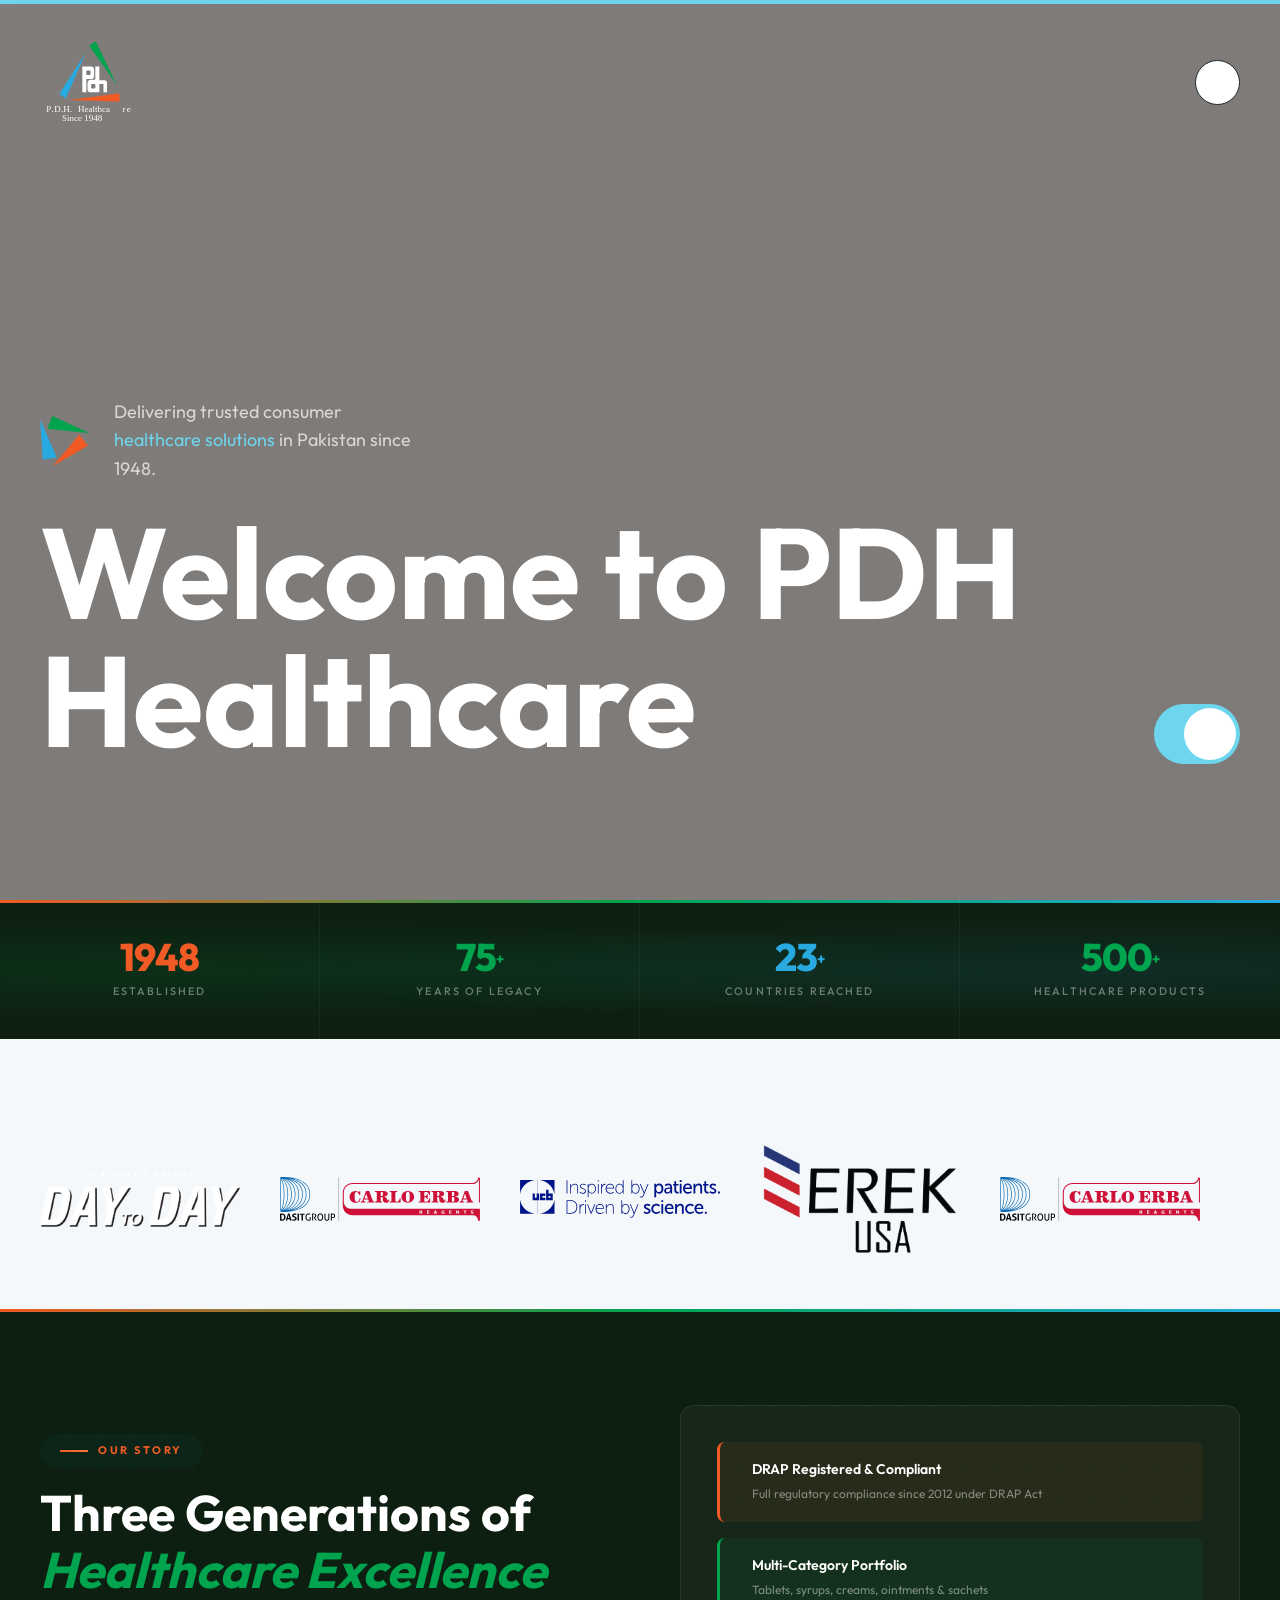
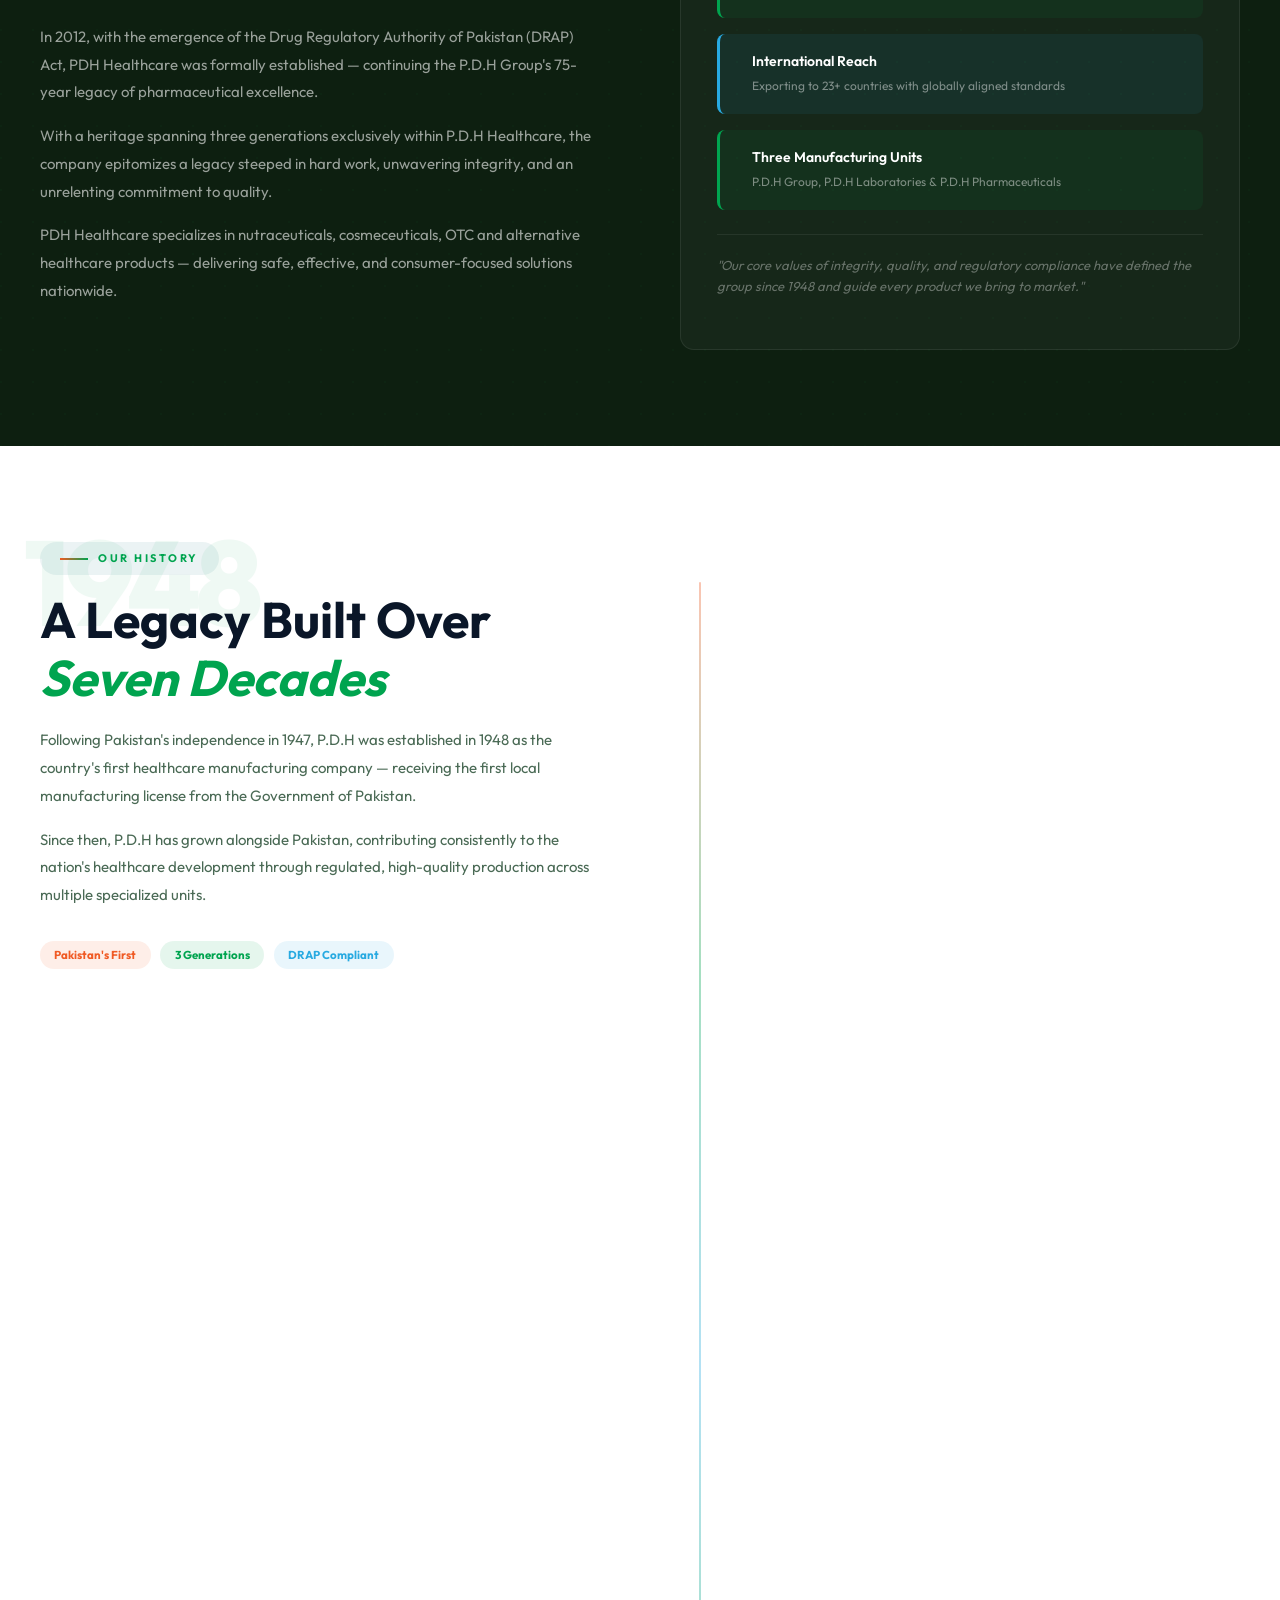
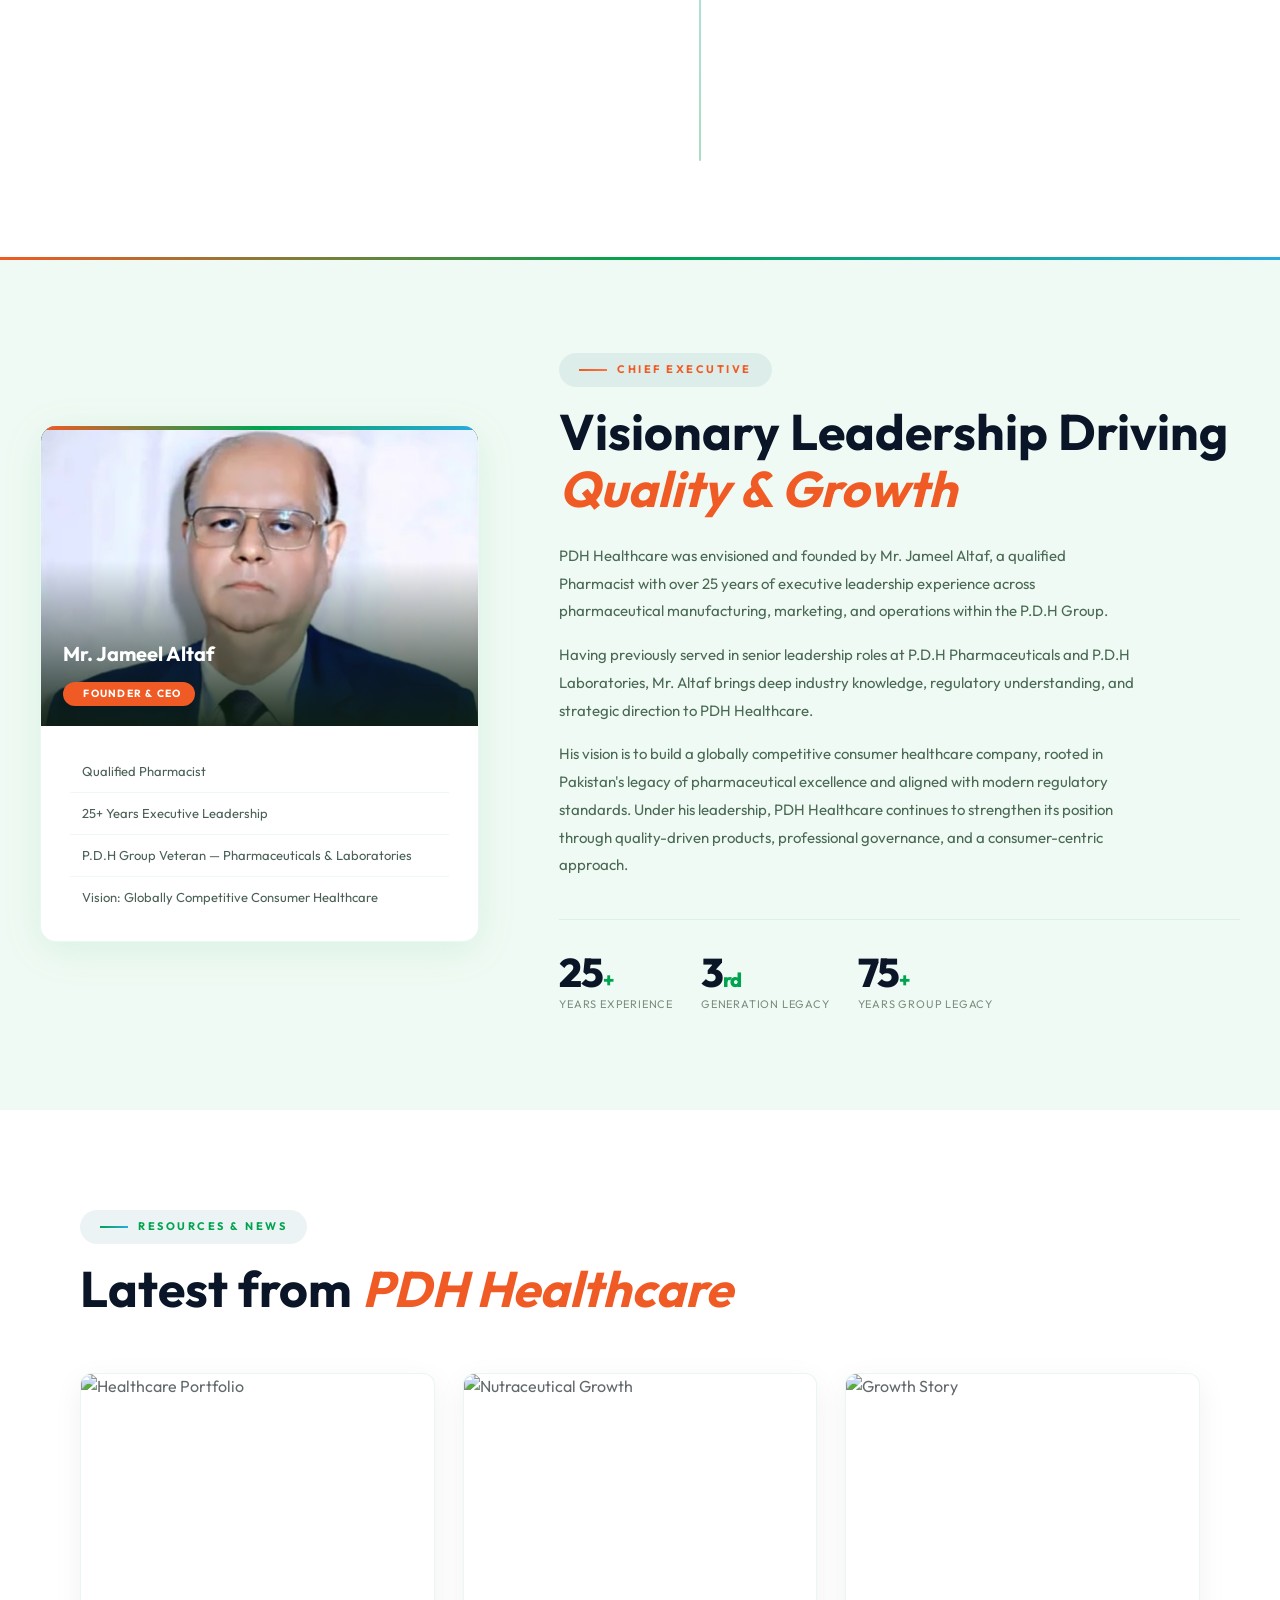
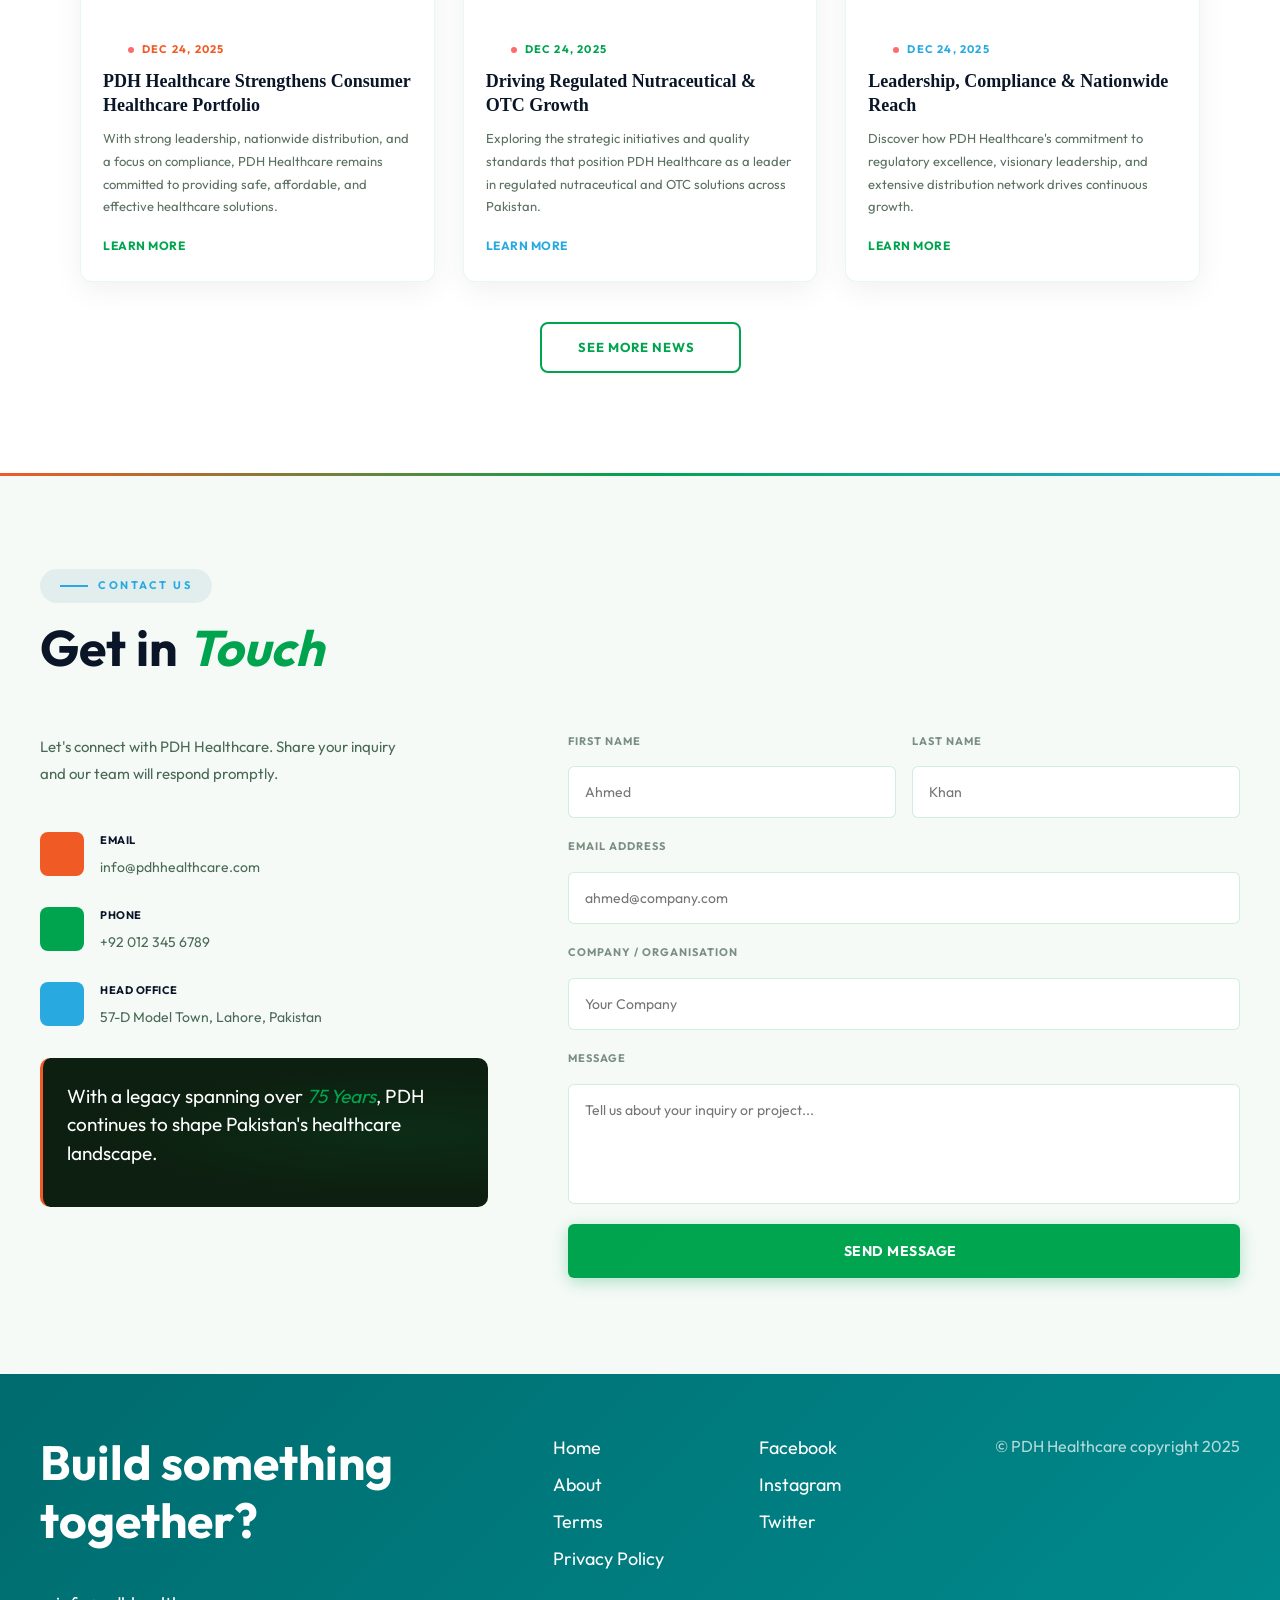
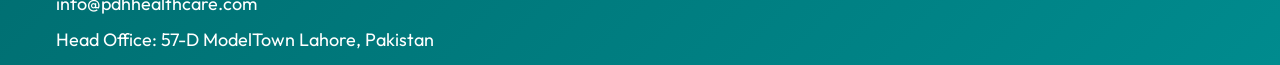
==== html/index.html @ 9fe5d66c "Upload PDH Healthcare Project" ====
<!doctype html>
<html lang="en">

<head>
  <meta charset="utf-8">
  <meta name="viewport" content="width=device-width, initial-scale=1">
  <title>PDH Healthcare</title>
  <link rel="shortcut icon" type="image/png" href="../assets/images/logos/FaviconPDH-02.svg" />
  <link rel="stylesheet" href="../assets/libs/owl.carousel/dist/assets/owl.carousel.min.css">
  <link rel="stylesheet" href="../assets/libs/aos-master/dist/aos.css">
  <link rel="stylesheet" href="../assets/css/styles.css" />

  <style>
    *, *::before, *::after { box-sizing: border-box; margin: 0; padding: 0; }

    /* ═══════════════════════════════════════
       PDH BRAND COLORS
    ═══════════════════════════════════════ */
    :root {
      --orange:  #f05a24;
      --orange2: #ff7340;
      --green:   #00a44f;
      --green2:  #00a550;
      --blue:    #28aae1;
      --blue2:   #28aae0;

      --navy:      #0a1628;
      --dark:      #0d1f10;
      --cream:     #f5faf7;
      --light:     #f0faf4;
      --gray-light:#f2f6f3;
      --gray-mid:  #7a8f82;
      --white:     #ffffff;
    }

    section { padding: 96px 0; }
    .container { max-width: 1280px; margin: 0 auto; padding: 0 40px; }

    .section-label {
      display: inline-flex; align-items: center; gap: 10px;
      font-size: 11px; font-weight: 700; letter-spacing: 2.5px;
      text-transform: uppercase; color: var(--green); margin-bottom: 16px;
    }
    .section-label::before {
      content: ''; width: 28px; height: 2px;
      background: linear-gradient(90deg, var(--orange), var(--green));
    }

    .section-heading {
      font-size: clamp(30px,4vw,50px);
      font-weight: 700; line-height: 1.15; color: var(--navy);
    }
    .section-heading em { font-style: italic; color: var(--green); }

    .section-body { font-size: 15px; line-height: 1.85; color: #4a6a55; max-width: 580px; }

    /* ═══════════════════════════════════════
       STATS BAR — right below banner (NEW)
    ═══════════════════════════════════════ */
    .home-stats-bar { background: var(--dark); position: relative; overflow: hidden; }

    .home-stats-bar::before {
      content: '';
      position: absolute; top: 0; left: 0; right: 0; height: 3px;
      background: linear-gradient(90deg, var(--orange), var(--green), var(--blue));
    }
    .home-stats-bar::after {
      content: '';
      position: absolute; inset: 0;
      background:
        radial-gradient(ellipse at 15% 50%, rgba(0,164,79,.12) 0%,transparent 55%),
        radial-gradient(ellipse at 85% 50%, rgba(40,170,225,.10) 0%,transparent 55%);
    }

    .hstats-grid {
      display: grid; grid-template-columns: repeat(4,1fr);
      position: relative; z-index: 1;
    }

    .hstat-box {
      padding: 2.4rem 1.5rem; text-align: center;
      border-right: 1px solid rgba(255,255,255,.05);
      position: relative; transition: background .3s;
    }
    .hstat-box:last-child { border-right: none; }
    .hstat-box:hover { background: rgba(255,255,255,.03); }

    .hstat-box::after {
      content: ''; position: absolute; bottom: 0; left: 50%;
      transform: translateX(-50%); width: 0; height: 2px;
      transition: width .4s ease;
    }
    .hstat-box:nth-child(1)::after { background: var(--orange); }
    .hstat-box:nth-child(2)::after { background: var(--green); }
    .hstat-box:nth-child(3)::after { background: var(--blue); }
    .hstat-box:nth-child(4)::after { background: var(--green2); }
    .hstat-box:hover::after { width: 60%; }

    .hstat-num {
      font-size: clamp(2rem,3vw,2.8rem);
      font-weight: 800; line-height: 1;
      margin-bottom: .4rem; letter-spacing: -.03em;
    }
    .hstat-box:nth-child(1) .hstat-num { color: var(--orange); }
    .hstat-box:nth-child(2) .hstat-num { color: var(--green); }
    .hstat-box:nth-child(3) .hstat-num { color: var(--blue); }
    .hstat-box:nth-child(4) .hstat-num { color: var(--green2); }

    .hstat-lbl {
      font-size: .68rem; letter-spacing: .2em;
      text-transform: uppercase; color: rgba(255,255,255,.4);
      font-weight: 500;
    }

    /* ═══════════════════════════════════════
       STORY / ABOUT
    ═══════════════════════════════════════ */
    .story-section { background: var(--dark); overflow: hidden; position: relative; }

    .story-pattern {
      position: absolute; inset: 0; opacity: .04;
      background-image: radial-gradient(circle at 1px 1px,rgba(0,164,79,.9) 1px,transparent 0);
      background-size: 32px 32px;
    }
    .story-section::before {
      content: '';
      position: absolute; top: 0; left: 0; right: 0; height: 3px;
      background: linear-gradient(90deg, var(--orange), var(--green), var(--blue));
    }

    .story-grid {
      display: grid; grid-template-columns: 1fr 1fr;
      gap: 80px; align-items: center; position: relative; z-index: 1;
    }

    .story-section .section-label { color: var(--orange); }
    .story-section .section-label::before { background: linear-gradient(90deg,var(--orange),var(--orange2)); }
    .story-section .section-heading { color: white; }
    .story-section .section-heading em { color: var(--green); }
    .story-section .section-body { color: rgba(255,255,255,.58); max-width: 100%; }

    .story-visual {
      background: rgba(255,255,255,.04);
      border: 1px solid rgba(255,255,255,.08);
      border-radius: 14px; padding: 36px;
      display: flex; flex-direction: column; gap: 16px;
    }

    .story-badge {
      display: flex; align-items: center; gap: 16px;
      padding: 16px; border-radius: 8px;
      border-left: 3px solid var(--green); transition: background .3s;
    }
    .story-badge:nth-child(1) { background: rgba(240,90,36,.08);  border-color: var(--orange); }
    .story-badge:nth-child(2) { background: rgba(0,164,79,.08);   border-color: var(--green); }
    .story-badge:nth-child(3) { background: rgba(40,170,225,.08); border-color: var(--blue); }
    .story-badge:nth-child(4) { background: rgba(0,165,80,.08);   border-color: var(--green2); }
    .story-badge:hover { background: rgba(255,255,255,.06); }

    .story-badge iconify-icon { font-size: 24px; flex-shrink: 0; }
    .story-badge:nth-child(1) iconify-icon { color: var(--orange); }
    .story-badge:nth-child(2) iconify-icon { color: var(--green); }
    .story-badge:nth-child(3) iconify-icon { color: var(--blue); }
    .story-badge:nth-child(4) iconify-icon { color: var(--green2); }

    .story-badge-text strong { display: block; font-size: 14px; font-weight: 600; color: white; }
    .story-badge-text span   { font-size: 12px; color: rgba(255,255,255,.45); }

    /* ═══════════════════════════════════════
       HISTORY / TIMELINE
    ═══════════════════════════════════════ */
    .history-section { background: var(--white); }

    .history-grid { display: grid; grid-template-columns: 1fr 1fr; gap: 80px; align-items: start; }
    .history-left { position: sticky; top: 96px; }

    .history-since {
      font-size: 120px; font-weight: 800; color: var(--green);
      opacity: .06; line-height: 1;
      position: absolute; top: -20px; left: -16px;
      z-index: 0; pointer-events: none; letter-spacing: -.05em;
    }
    .history-content-box { position: relative; z-index: 1; }

    .history-pills { display: flex; flex-wrap: wrap; gap: .6rem; margin-top: 2rem; }
    .history-pill {
      padding: .3rem .9rem; border-radius: 20px;
      font-size: .72rem; font-weight: 700;
    }
    .history-pill.orange { background: rgba(240,90,36,.1); color: var(--orange); }
    .history-pill.green  { background: rgba(0,164,79,.1);  color: var(--green); }
    .history-pill.blue   { background: rgba(40,170,225,.1);color: var(--blue); }

    .timeline { position: relative; margin-top: 40px; }

    .timeline::before {
      content: ''; position: absolute; left: 20px; top: 0; bottom: 0;
      width: 2px;
      background: linear-gradient(to bottom,var(--orange),var(--green),var(--blue),var(--green2));
      opacity: .35;
    }

    .tl-item {
      display: flex; gap: 32px; margin-bottom: 48px;
      padding-left: 60px; position: relative;
      opacity: 0; transform: translateY(20px);
      transition: opacity .5s ease,transform .5s ease;
    }
    .tl-item.visible { opacity: 1; transform: translateY(0); }

    .tl-dot {
      position: absolute; left: 8px; top: 6px;
      width: 24px; height: 24px; border-radius: 50%;
      background: var(--white); border: 2px solid var(--green);
      display: flex; align-items: center; justify-content: center;
      flex-shrink: 0; z-index: 1;
    }
    .tl-dot::after { content: ''; width: 8px; height: 8px; background: var(--green); border-radius: 50%; }

    .tl-item:nth-child(2n)  .tl-dot { border-color: var(--orange); }
    .tl-item:nth-child(2n)  .tl-dot::after { background: var(--orange); }
    .tl-item:nth-child(3n)  .tl-dot { border-color: var(--blue); }
    .tl-item:nth-child(3n)  .tl-dot::after { background: var(--blue); }

    .tl-year { font-size: 36px; font-weight: 800; color: var(--navy); line-height: 1; min-width: 80px; flex-shrink: 0; }
    .tl-text { flex: 1; }
    .tl-text strong { display: block; font-size: 14px; font-weight: 600; color: var(--navy); margin-bottom: 6px; }
    .tl-text p { font-size: 13px; color: #5a7060; line-height: 1.75; }

    .tl-milestone {
      display: inline-block; margin-bottom: 8px;
      font-size: 10px; font-weight: 700; letter-spacing: 1px;
      text-transform: uppercase; padding: 3px 10px; border-radius: 20px;
    }
    .tl-item:nth-child(1) .tl-milestone { background: rgba(240,90,36,.1); color: var(--orange); }
    .tl-item:nth-child(2) .tl-milestone { background: rgba(0,164,79,.1);  color: var(--green); }
    .tl-item:nth-child(3) .tl-milestone { background: rgba(40,170,225,.1);color: var(--blue); }
    .tl-item:nth-child(4) .tl-milestone { background: rgba(240,90,36,.1); color: var(--orange); }
    .tl-item:nth-child(5) .tl-milestone { background: rgba(0,165,80,.1);  color: var(--green2); }
    .tl-item:nth-child(6) .tl-milestone { background: rgba(0,164,79,.1);  color: var(--green); }

    /* ═══════════════════════════════════════
       CEO / LEADERSHIP
       ★ IMAGE AREA: FIXED HEIGHT, object-fit
    ═══════════════════════════════════════ */
    .ceo-section { background: var(--light); position: relative; overflow: hidden; }

    .ceo-section::before {
      content: '';
      position: absolute; top: 0; left: 0; right: 0; height: 3px;
      background: linear-gradient(90deg,var(--orange),var(--green),var(--blue));
    }

    .ceo-grid { display: grid; grid-template-columns: 1fr 1.55fr; gap: 80px; align-items: center; }

    .ceo-card {
      background: var(--white); border-radius: 16px; overflow: hidden;
      box-shadow: 0 8px 40px rgba(0,164,79,.10);
      border: 1px solid rgba(0,164,79,.08);
    }

    .ceo-card-top { position: relative; background: linear-gradient(160deg,var(--dark) 0%,#0b3020 100%); overflow: hidden; }

    .ceo-card-top::before {
      content: ''; position: absolute; top: 0; left: 0; right: 0; height: 4px;
      background: linear-gradient(90deg,var(--orange),var(--green),var(--blue)); z-index: 3;
    }

    /* ── FIXED IMAGE AREA ── */
    .ceo-img-area {
      width: 100%;
      height: 300px;               /* fixed height */
      overflow: hidden;
      position: relative;
    }
    .ceo-img-area img {
      width: 100%; height: 100%;
      object-fit: cover;           /* always fills */
      object-position: top center; /* show face */
      display: block;
      transition: transform .5s ease;
    }
    .ceo-card:hover .ceo-img-area img { transform: scale(1.04); }

    /* gradient overlay at bottom of image */
    .ceo-img-area::after {
      content: ''; pointer-events: none;
      position: absolute; bottom: 0; left: 0; right: 0; height: 55%;
      background: linear-gradient(to top,rgba(13,31,16,.92) 0%,transparent 100%);
    }

    .ceo-img-meta { position: absolute; bottom: 1.2rem; left: 1.4rem; right: 1.4rem; z-index: 2; }
    .ceo-img-meta .name-line { font-size: 1.25rem; font-weight: 700; color: white; margin-bottom: .35rem; }
    .ceo-role-badge {
      display: inline-flex; align-items: center; gap: .4rem;
      background: var(--orange); color: white;
      font-size: .65rem; font-weight: 700; letter-spacing: .12em;
      text-transform: uppercase; padding: .25rem .85rem; border-radius: 20px;
    }

    .ceo-card-body { padding: 1.6rem 1.8rem 1.5rem; }

    .ceo-fact {
      display: flex; align-items: center; gap: 12px;
      padding: 10px 0; border-bottom: 1px solid rgba(0,164,79,.07);
      font-size: 13px; color: #4a6055;
    }
    .ceo-fact:last-child { border-bottom: none; }
    .ceo-fact:nth-child(1) iconify-icon { color: var(--orange); }
    .ceo-fact:nth-child(2) iconify-icon { color: var(--green); }
    .ceo-fact:nth-child(3) iconify-icon { color: var(--blue); }
    .ceo-fact:nth-child(4) iconify-icon { color: var(--green2); }
    .ceo-fact iconify-icon { font-size: 16px; flex-shrink: 0; }

    .ceo-section .section-label { color: var(--orange); }
    .ceo-section .section-label::before { background: linear-gradient(90deg,var(--orange),var(--orange2)); }
    .ceo-section .section-heading em { color: var(--orange); }

    .ceo-stats-row {
      display: flex; gap: 28px; margin-top: 40px;
      padding-top: 32px; border-top: 1px solid rgba(0,164,79,.1); flex-wrap: wrap;
    }
    .ceo-stat-num {
      font-size: 40px; font-weight: 800; color: var(--navy);
      line-height: 1; letter-spacing: -.03em;
    }
    .ceo-stat-num span { font-size: 20px; color: var(--green); }
    .ceo-stat-lbl { font-size: 11px; color: var(--gray-mid); text-transform: uppercase; letter-spacing: .8px; margin-top: 4px; }

    /* ═══════════════════════════════════════
       NEWS
       ★ IMAGE AREA: FIXED HEIGHT, object-fit
    ═══════════════════════════════════════ */
    .news-section { background: var(--white); }
    .news-section .section-label { color: var(--green); }
    .news-section .section-label::before { background: linear-gradient(90deg,var(--green),var(--blue)); }
    .news-section .section-heading em { color: var(--orange); }

    .news-grid { display: grid; grid-template-columns: repeat(3,1fr); gap: 28px; margin-top: 56px; }

    .news-card {
      border: 1px solid rgba(0,164,79,.09); border-radius: 12px; overflow: hidden;
      transition: transform .3s ease,box-shadow .3s ease;
      background: var(--white); position: relative;
    }
    .news-card::before {
      content: ''; position: absolute; top: 0; left: 0; right: 0; height: 3px; z-index: 2;
    }
    .news-card:nth-child(1)::before { background: var(--orange); }
    .news-card:nth-child(2)::before { background: var(--green); }
    .news-card:nth-child(3)::before { background: var(--blue); }
    .news-card:nth-child(4)::before { background: var(--orange2); }
    .news-card:nth-child(5)::before { background: var(--green2); }

    .news-card:hover { transform: translateY(-6px); box-shadow: 0 16px 50px rgba(0,164,79,.12); }

    /* ── FIXED IMAGE AREA ── */
    .news-img {
      height: 220px;               /* fixed height */
      overflow: hidden; position: relative;
    }
    .news-img img {
      width: 100%; height: 100%;
      object-fit: cover;           /* always fills */
      display: block;
      transition: transform .45s ease;
    }
    .news-card:hover .news-img img { transform: scale(1.06); }

    .news-body { padding: 22px; }
    .news-date { font-size: 11px; letter-spacing: 1.2px; text-transform: uppercase; font-weight: 700; margin-bottom: 10px; }
    .news-card:nth-child(1) .news-date { color: var(--orange); }
    .news-card:nth-child(2) .news-date { color: var(--green); }
    .news-card:nth-child(3) .news-date { color: var(--blue); }
    .news-card:nth-child(4) .news-date { color: var(--orange2); }
    .news-card:nth-child(5) .news-date { color: var(--green2); }

    .news-title  { font-size: 18px; font-weight: 700; color: var(--navy); line-height: 1.35; margin-bottom: 10px; }
    .news-excerpt{ font-size: 13px; color: #5a7060; line-height: 1.75; margin-bottom: 18px; }

    .news-link {
      font-size: 12px; font-weight: 700; text-decoration: none;
      letter-spacing: .5px; text-transform: uppercase;
      display: inline-flex; align-items: center; gap: 6px;
      padding-bottom: 2px; border-bottom: 2px solid transparent;
      transition: border-color .25s;
    }
    .news-card:nth-child(odd)  .news-link { color: var(--green); }
    .news-card:nth-child(even) .news-link { color: var(--blue); }
    .news-link:hover { border-bottom-color: currentColor; }

    .news-more-btn { display: flex; align-items: center; justify-content: center; margin-top: 40px; }

    .btn-outline {
      padding: 13px 36px; border: 2px solid var(--green); color: var(--green);
      font-size: 13px; font-weight: 700; letter-spacing: 1px;
      border-radius: 8px; background: none; cursor: pointer;
      display: inline-flex; align-items: center; gap: 8px;
      transition: all .25s ease; text-transform: uppercase;
    }
    .btn-outline:hover { background: var(--green); color: white; }

    .news-hidden { display: none; }

    /* ═══════════════════════════════════════
       CONTACT
    ═══════════════════════════════════════ */
    .contact-section { background: var(--cream); position: relative; overflow: hidden; }
    .contact-section::before {
      content: ''; position: absolute; top: 0; left: 0; right: 0; height: 3px;
      background: linear-gradient(90deg,var(--orange),var(--green),var(--blue));
    }
    .contact-section .section-label { color: var(--blue); }
    .contact-section .section-label::before { background: linear-gradient(90deg,var(--blue),var(--blue2)); }
    .contact-section .section-heading em { color: var(--green); }

    .contact-grid { display: grid; grid-template-columns: 1fr 1.5fr; gap: 80px; align-items: start; }
    .contact-info { display: flex; flex-direction: column; gap: 28px; }
    .contact-item { display: flex; gap: 16px; align-items: flex-start; }

    .contact-icon { width: 44px; height: 44px; border-radius: 8px; display: flex; align-items: center; justify-content: center; flex-shrink: 0; }
    .contact-item:nth-child(2) .contact-icon { background: var(--orange); }
    .contact-item:nth-child(3) .contact-icon { background: var(--green); }
    .contact-item:nth-child(4) .contact-icon { background: var(--blue); }
    .contact-icon iconify-icon { color: white; font-size: 18px; }

    .contact-item-text strong { display: block; font-size: 11px; font-weight: 700; color: var(--navy); margin-bottom: 4px; text-transform: uppercase; letter-spacing: .5px; }
    .contact-item-text span   { font-size: 14px; color: #4a6a55; }

    .contact-callout {
      padding: 24px; background: var(--dark); border-radius: 10px;
      border-left: 3px solid var(--orange); position: relative; overflow: hidden;
    }
    .contact-callout::before { content: ''; position: absolute; inset: 0; background: radial-gradient(ellipse at 80% 50%,rgba(0,164,79,.1) 0%,transparent 60%); }
    .contact-callout p { font-size: 19px; color: white; line-height: 1.5; position: relative; z-index: 1; }
    .contact-callout p em { color: var(--green); font-style: italic; }

    .contact-form { display: flex; flex-direction: column; gap: 20px; }
    .form-field { display: flex; flex-direction: column; gap: 8px; }
    .form-label { font-size: 11px; font-weight: 700; letter-spacing: 1px; text-transform: uppercase; color: var(--gray-mid); }

    .form-input, .form-textarea {
      width: 100%; padding: 14px 16px;
      border: 1px solid rgba(0,164,79,.18); border-radius: 6px;
      font-size: 14px; color: var(--navy); background: white;
      transition: border-color .25s,box-shadow .25s; outline: none; resize: none;
    }
    .form-input:focus, .form-textarea:focus { border-color: var(--green); box-shadow: 0 0 0 3px rgba(0,164,79,.08); }
    .form-textarea { height: 120px; }
    .form-row { display: grid; grid-template-columns: 1fr 1fr; gap: 16px; }

    .btn-submit {
      width: 100%; padding: 16px;
      background: linear-gradient(135deg,var(--green),var(--green2));
      color: white; border: none; border-radius: 6px;
      font-size: 14px; font-weight: 700; letter-spacing: .5px;
      text-transform: uppercase; cursor: pointer;
      display: flex; align-items: center; justify-content: center; gap: 8px;
      transition: all .3s ease; box-shadow: 0 4px 16px rgba(0,164,79,.3);
    }
    .btn-submit:hover { background: linear-gradient(135deg,var(--orange),var(--orange2)); box-shadow: 0 6px 20px rgba(240,90,36,.35); }

    /* ═══════════════════════════════════════
       SCROLL TO TOP
    ═══════════════════════════════════════ */
    .scroll-top {
      position: fixed; bottom: 32px; right: 32px; z-index: 999;
      width: 46px; height: 46px;
      background: linear-gradient(135deg,var(--green),var(--green2));
      border: none; border-radius: 50%; cursor: pointer;
      display: flex; align-items: center; justify-content: center;
      opacity: 0; transform: translateY(16px); transition: all .3s ease;
      box-shadow: 0 4px 16px rgba(0,164,79,.4);
    }
    .scroll-top.visible { opacity: 1; transform: translateY(0); }
    .scroll-top:hover { background: linear-gradient(135deg,var(--orange),var(--orange2)); box-shadow: 0 4px 16px rgba(240,90,36,.4); }
    .scroll-top iconify-icon { color: white; font-size: 20px; }

    /* ═══════════════════════════════════════
       RESPONSIVE
    ═══════════════════════════════════════ */
    @media (max-width: 1024px) {
      .hstats-grid { grid-template-columns: repeat(2,1fr); }
      .story-grid,.history-grid,.ceo-grid,.contact-grid { grid-template-columns: 1fr; gap: 48px; }
      .history-left { position: static; }
      .news-grid { grid-template-columns: 1fr 1fr; }
    }
    @media (max-width: 640px) {
      section { padding: 64px 0; }
      .container { padding: 0 20px; }
      .hstats-grid { grid-template-columns: 1fr 1fr; }
      .news-grid { grid-template-columns: 1fr; }
      .form-row { grid-template-columns: 1fr; }
      .ceo-stats-row { gap: 20px; }
    }
    /* ===============================
MOBILE RESPONSIVE
================================*/

@media (max-width:768px){

/* Container */
.container{
padding:0 18px;
}

/* Banner Heading */
.banner-section h1{
font-size:38px;
line-height:1.2;
}

/* Stats Section */
.hstats-grid{
grid-template-columns:1fr 1fr;
}

.hstat-box{
padding:1.5rem 1rem;
}

/* Story Section */
.story-grid{
grid-template-columns:1fr;
gap:40px;
}

/* History Section */
.history-grid{
grid-template-columns:1fr;
gap:40px;
}

.history-left{
position:relative;
top:0;
}

/* Timeline spacing */
.tl-item{
padding-left:50px;
gap:20px;
}

/* CEO Section */
.ceo-grid{
grid-template-columns:1fr;
gap:40px;
}

.ceo-img-area{
height:260px;
}

/* News Section */
.news-grid{
grid-template-columns:1fr;
gap:20px;
}

/* Contact Section */
.contact-grid{
grid-template-columns:1fr;
gap:40px;
}

/* Contact Form */
.form-row{
grid-template-columns:1fr;
}

/* Section Padding */
section{
padding:60px 0;
}

/* Heading Size */
.section-heading{
font-size:28px;
}

}

/* Small Mobile */
@media (max-width:480px){

.section-heading{
font-size:24px;
}

.hstat-num{
font-size:24px;
}

.banner-section h1{
font-size:30px;
}

.ceo-img-area{
height:220px;
}

}
  </style>
</head>

<body>

  <!-- ═══ ORIGINAL HEADER — UNTOUCHED ═══ -->
  <header class="header border-4 border-primary border-top position-fixed start-0 top-0 w-100">
    <div class="container">
      <div class="header-wrapper d-flex align-items-center justify-content-between">
        <div class="logo">
          <a href="index.html" class="logo-white">
            <img src="../assets/images/logos/PDH.svg" alt="logo" class="img-fluid" style="width:100px;">
          </a>
          <a href="index.html" class="logo-dark">
            <img src="../assets/images/logos/PDH.svg" alt="logo" class="img-fluid" style="width:75px;">
          </a>
        </div>
        <div class="d-flex align-items-center gap-4">
          <div class="btn-group">
            <button class="btn btn-secondary toggle-menu round-45 p-2 d-flex align-items-center justify-content-center bg-white rounded-circle"
              type="button" data-bs-toggle="dropdown" data-bs-auto-close="true" aria-expanded="false">
              <iconify-icon icon="solar:hamburger-menu-line-duotone" class="menu-icon fs-8 text-dark"></iconify-icon>
            </button>
            <ul class="dropdown-menu dropdown-menu-end p-4">
              <div class="d-flex flex-column gap-6">
                <div class="hstack justify-content-between border-bottom pb-6">
                  <p class="mb-0 fs-5 text-dark">Menu</p>
                  <button type="button" class="btn-close opacity-75" aria-label="Close"></button>
                </div>
                <div class="d-flex flex-column gap-3">
                  <ul class="header-menu list-unstyled mb-0 d-flex flex-column gap-2">
                    <li class="header-item"><a href="index.html" aria-current="true" class="header-link active hstack gap-2 fs-7 fw-bold text-dark"><img src="../assets/images/logos/PDH_Menu.svg" alt="" width="20" height="20" class="img-fluid animate-spin">Home</a></li>
                    <li class="header-item"><a href="mission-vision.html" class="header-link hstack gap-2 fs-7 fw-bold text-dark"><img src="../assets/images/logos/PDH_Menu.svg" alt="" width="20" height="20" class="img-fluid animate-spin">Mission & Vision</a></li>
                    <li class="header-item"><a href="our-history.html" class="header-link hstack gap-2 fs-7 fw-bold text-dark"><img src="../assets/images/logos/PDH_Menu.svg" alt="" width="20" height="20" class="img-fluid animate-spin">Our History</a></li>
                    <li class="header-item"><a href="Governance.html" class="header-link hstack gap-2 fs-7 fw-bold text-dark"><img src="../assets/images/logos/PDH_Menu.svg" alt="" width="20" height="20" class="img-fluid animate-spin">Governance</a></li>
                    <li class="header-item"><a href="Collaborations.html" class="header-link hstack gap-2 fs-7 fw-bold text-dark"><img src="../assets/images/logos/PDH_Menu.svg" alt="" width="20" height="20" class="img-fluid animate-spin">Collaborations</a></li>
                    <li class="header-item"><a href="contact.html" class="header-link hstack gap-2 fs-7 fw-bold text-dark"><img src="../assets/images/logos/PDH_Menu.svg" alt="" width="20" height="20" class="img-fluid animate-spin">Contact Us</a></li>
                    <li class="header-item"><a href="Careere.html" class="header-link hstack gap-2 fs-7 fw-bold text-dark"><img src="../assets/images/logos/PDH_Menu.svg" alt="" width="20" height="20" class="img-fluid animate-spin">Careers</a></li>
                  </ul>
                  <div class="d-flex flex-column gap-2">
                    <a class="d-flex align-items-center gap-2 text-dark text-decoration-none" href="tel:+92012345678">
                      <iconify-icon icon="solar:phone-bold" class="text-primary"></iconify-icon>
                      <span>+92 012 345 6789</span>
                    </a>
                    <a class="d-flex align-items-center gap-2 fs-7 text-dark fw-bold text-decoration-none" href="mailto:info@pdhhealthcare.com">
                      <iconify-icon icon="solar:letter-bold" class="text-primary"></iconify-icon>
                      <span>info@pdhhealthcare.com</span>
                    </a>
                  </div>
                </div>
              </div>
            </ul>
          </div>
        </div>
      </div>
    </div>
  </header>

  <!-- ═══ PAGE WRAPPER ═══ -->
  <div class="page-wrapper overflow-hidden">

    <!-- ── ORIGINAL BANNER — UNTOUCHED ── -->
    <section class="banner-section position-relative d-flex align-items-end min-vh-100">
      <video class="position-absolute top-0 start-0 w-100 h-100 object-fit-cover" autoplay muted loop playsinline>
        <source src="../assets/images/backgrounds/banner-video.mp4" type="video/mp4" />
      </video>
      <div class="container">
        <div class="d-flex flex-column gap-4 pb-8 position-relative z-1">
          <div class="row align-items-center">
            <div class="col-xl-4">
              <div class="d-flex align-items-center gap-4" data-aos="fade-up" data-aos-delay="100" data-aos-duration="1000">
                <img src="../assets/images/logos/PDH_Menu.svg" alt="" class="img-fluid animate-spin" style="width:50px;height:auto;">
                <p class="mb-0 text-white fs-5 text-opacity-70">Delivering trusted consumer <span class="text-primary">healthcare solutions</span> in Pakistan since 1948.</p>
              </div>
            </div>
          </div>
          <div class="d-flex align-items-end gap-3" data-aos="fade-up" data-aos-delay="200" data-aos-duration="1000">
            <h1 class="mb-0 fs-16 text-white lh-1">Welcome to PDH Healthcare</h1>
            <a href="javascript:void(0)" class="p-1 ps-7 bg-primary rounded-pill">
              <span class="bg-white round-52 rounded-circle d-flex align-items-center justify-content-center">
                <iconify-icon icon="lucide:arrow-up-right" class="fs-8 text-dark"></iconify-icon>
              </span>
            </a>
          </div>
        </div>
      </div>
    </section>

    <!-- ─── STATS BAR (NEW) ─── -->
    <div class="home-stats-bar">
      <div class="hstats-grid">
        <div class="hstat-box">
          <div class="hstat-num">1948</div>
          <div class="hstat-lbl">Established</div>
        </div>
        <div class="hstat-box">
          <div class="hstat-num">75<sup style="font-size:.9rem;">+</sup></div>
          <div class="hstat-lbl">Years of Legacy</div>
        </div>
        <div class="hstat-box">
          <div class="hstat-num">23<sup style="font-size:.9rem;">+</sup></div>
          <div class="hstat-lbl">Countries Reached</div>
        </div>
        <div class="hstat-box">
          <div class="hstat-num">500<sup style="font-size:.9rem;">+</sup></div>
          <div class="hstat-lbl">Healthcare Products</div>
        </div>
      </div>
    </div>

    <!-- ── PARTNERS / MARQUEE ── -->
    <section class="pricing-section py-5 py-lg-11 py-xl-12 bg-light-gray">
      <div class="container">
        <div class="d-flex flex-column gap-5 gap-xl-10">
          <div class="d-flex flex-column gap-8" data-aos="fade-up" data-aos-delay="100" data-aos-duration="1000">
            <div class="marquee w-100 d-flex align-items-center overflow-hidden">
              <div class="marquee-content d-flex align-items-center gap-8">
                <div class="marquee-tag hstack justify-content-center"><img src="../assets/images/pricing/partners-1.png" alt="partners" class="img-fluid"></div>
                <div class="marquee-tag hstack justify-content-center"><img src="../assets/images/pricing/partners-2.svg" alt="partners" class="img-fluid"></div>
                <div class="marquee-tag hstack justify-content-center"><img src="../assets/images/pricing/partners-3.svg" alt="partners" class="img-fluid"></div>
                <div class="marquee-tag hstack justify-content-center"><img src="../assets/images/pricing/partners-4.png" alt="partners" class="img-fluid"></div>
                <div class="marquee-tag hstack justify-content-center"><img src="../assets/images/pricing/partners-2.svg" alt="partners" class="img-fluid"></div>
                <div class="marquee-tag hstack justify-content-center"><img src="../assets/images/pricing/partners-1.png" alt="partners" class="img-fluid"></div>
                <div class="marquee-tag hstack justify-content-center"><img src="../assets/images/pricing/partners-2.svg" alt="partners" class="img-fluid"></div>
                <div class="marquee-tag hstack justify-content-center"><img src="../assets/images/pricing/partners-3.svg" alt="partners" class="img-fluid"></div>
                <div class="marquee-tag hstack justify-content-center"><img src="../assets/images/pricing/partners-4.png" alt="partners" class="img-fluid"></div>
                <div class="marquee-tag hstack justify-content-center"><img src="../assets/images/pricing/partners-3.svg" alt="partners" class="img-fluid"></div>
                <div class="marquee-tag hstack justify-content-center"><img src="../assets/images/pricing/partners-1.png" alt="partners" class="img-fluid"></div>
                <div class="marquee-tag hstack justify-content-center"><img src="../assets/images/pricing/partners-2.svg" alt="partners" class="img-fluid"></div>
                <div class="marquee-tag hstack justify-content-center"><img src="../assets/images/pricing/partners-3.svg" alt="partners" class="img-fluid"></div>
                <div class="marquee-tag hstack justify-content-center"><img src="../assets/images/pricing/partners-4.png" alt="partners" class="img-fluid"></div>
                <div class="marquee-tag hstack justify-content-center"><img src="../assets/images/pricing/partners-2.svg" alt="partners" class="img-fluid"></div>
                <div class="marquee-tag hstack justify-content-center"><img src="../assets/images/pricing/partners-1.png" alt="partners" class="img-fluid"></div>
                <div class="marquee-tag hstack justify-content-center"><img src="../assets/images/pricing/partners-2.svg" alt="partners" class="img-fluid"></div>
                <div class="marquee-tag hstack justify-content-center"><img src="../assets/images/pricing/partners-3.svg" alt="partners" class="img-fluid"></div>
                <div class="marquee-tag hstack justify-content-center"><img src="../assets/images/pricing/partners-4.png" alt="partners" class="img-fluid"></div>
                <div class="marquee-tag hstack justify-content-center"><img src="../assets/images/pricing/partners-3.svg" alt="partners" class="img-fluid"></div>
              </div>
            </div>
          </div>
        </div>
      </div>
    </section>

    <!-- ── STORY / ABOUT ── -->
    <section class="story-section" id="about">
      <div class="story-pattern"></div>
      <div class="container">
        <div class="story-grid">
          <div>
            <div class="section-label">Our Story</div>
            <h2 class="section-heading" style="color:white;">Three Generations of <em>Healthcare Excellence</em></h2>
            <p class="section-body" style="margin-top:24px;">In 2012, with the emergence of the Drug Regulatory Authority of Pakistan (DRAP) Act, PDH Healthcare was formally established — continuing the P.D.H Group's 75-year legacy of pharmaceutical excellence.</p>
            <p class="section-body" style="margin-top:16px;">With a heritage spanning three generations exclusively within P.D.H Healthcare, the company epitomizes a legacy steeped in hard work, unwavering integrity, and an unrelenting commitment to quality.</p>
            <p class="section-body" style="margin-top:16px;">PDH Healthcare specializes in nutraceuticals, cosmeceuticals, OTC and alternative healthcare products — delivering safe, effective, and consumer-focused solutions nationwide.</p>
          </div>
          <div class="story-visual">
            <div class="story-badge">
              <iconify-icon icon="lucide:shield-check"></iconify-icon>
              <div class="story-badge-text">
                <strong>DRAP Registered &amp; Compliant</strong>
                <span>Full regulatory compliance since 2012 under DRAP Act</span>
              </div>
            </div>
            <div class="story-badge">
              <iconify-icon icon="lucide:flask-conical"></iconify-icon>
              <div class="story-badge-text">
                <strong>Multi-Category Portfolio</strong>
                <span>Tablets, syrups, creams, ointments &amp; sachets</span>
              </div>
            </div>
            <div class="story-badge">
              <iconify-icon icon="lucide:globe-2"></iconify-icon>
              <div class="story-badge-text">
                <strong>International Reach</strong>
                <span>Exporting to 23+ countries with globally aligned standards</span>
              </div>
            </div>
            <div class="story-badge">
              <iconify-icon icon="lucide:building-2"></iconify-icon>
              <div class="story-badge-text">
                <strong>Three Manufacturing Units</strong>
                <span>P.D.H Group, P.D.H Laboratories &amp; P.D.H Pharmaceuticals</span>
              </div>
            </div>
            <div style="margin-top:8px;padding-top:20px;border-top:1px solid rgba(255,255,255,.07)">
              <p style="font-size:13px;font-style:italic;color:rgba(255,255,255,.35);line-height:1.6">
                "Our core values of integrity, quality, and regulatory compliance have defined the group since 1948 and guide every product we bring to market."
              </p>
            </div>
          </div>
        </div>
      </div>
    </section>

    <!-- ── HISTORY ── -->
    <section class="history-section" id="history">
      <div class="container">
        <div class="history-grid">
          <div class="history-left">
            <div style="position:relative">
              <div class="history-since">1948</div>
              <div class="history-content-box">
                <div class="section-label">Our History</div>
                <h2 class="section-heading">A Legacy Built Over <em>Seven Decades</em></h2>
                <p class="section-body" style="margin-top:20px">Following Pakistan's independence in 1947, P.D.H was established in 1948 as the country's first healthcare manufacturing company — receiving the first local manufacturing license from the Government of Pakistan.</p>
                <p class="section-body" style="margin-top:16px">Since then, P.D.H has grown alongside Pakistan, contributing consistently to the nation's healthcare development through regulated, high-quality production across multiple specialized units.</p>
                <div class="history-pills">
                  <span class="history-pill orange">Pakistan's First</span>
                  <span class="history-pill green">3 Generations</span>
                  <span class="history-pill blue">DRAP Compliant</span>
                </div>
              </div>
            </div>
          </div>
          <div>
            <div class="timeline">
              <div class="tl-item">
                <div class="tl-dot"></div>
                <div class="tl-year">1947</div>
                <div class="tl-text">
                  <span class="tl-milestone">Independence</span>
                  <strong>Pakistan Established</strong>
                  <p>Pakistan achieved independence and emerged as a sovereign nation, creating the need for local healthcare infrastructure.</p>
                </div>
              </div>
              <div class="tl-item">
                <div class="tl-dot"></div>
                <div class="tl-year">1948</div>
                <div class="tl-text">
                  <span class="tl-milestone">Foundation</span>
                  <strong>P.D.H Group Founded</strong>
                  <p>Established as Pakistan's first healthcare manufacturing company at 42 Nicholson Road, Lahore — receiving the country's first local manufacturing license.</p>
                </div>
              </div>
              <div class="tl-item">
                <div class="tl-dot"></div>
                <div class="tl-year">1970</div>
                <div class="tl-text">
                  <span class="tl-milestone">Expansion</span>
                  <strong>P.D.H Laboratories</strong>
                  <p>Second manufacturing unit established on Sheikhupura Road, Lahore, specializing in injectable formulations.</p>
                </div>
              </div>
              <div class="tl-item">
                <div class="tl-dot"></div>
                <div class="tl-year">1981</div>
                <div class="tl-text">
                  <span class="tl-milestone">Recognition</span>
                  <strong>No. 1 National Healthcare Company</strong>
                  <p>P.D.H was officially awarded the status of Pakistan's Number One National Healthcare Company.</p>
                </div>
              </div>
              <div class="tl-item">
                <div class="tl-dot"></div>
                <div class="tl-year">1990</div>
                <div class="tl-text">
                  <span class="tl-milestone">Growth</span>
                  <strong>P.D.H Pharmaceuticals</strong>
                  <p>Third manufacturing unit launched at Ferozepur Road, Lahore, specializing in tablets and syrups.</p>
                </div>
              </div>
              <div class="tl-item">
                <div class="tl-dot"></div>
                <div class="tl-year">2012</div>
                <div class="tl-text">
                  <span class="tl-milestone">Milestone</span>
                  <strong>PDH Healthcare Launched</strong>
                  <p>With DRAP Act 2012 establishing formal regulation for OTC and alternative healthcare, PDH Healthcare was officially launched — continuing the group's legacy as a pioneer in regulated consumer healthcare.</p>
                </div>
              </div>
            </div>
          </div>
        </div>
      </div>
    </section>

    <!-- ── CEO / LEADERSHIP ── -->
    <section class="ceo-section" id="leadership">
      <div class="container">
        <div class="ceo-grid">

          <!-- CEO Card -->
          <div class="ceo-card">
            <div class="ceo-card-top">
              <!-- ★ FIXED IMAGE AREA — 300px height ★ -->
              <div class="ceo-img-area">
                <img src="../assets/images/Sheikh Jameel Altaf.png" alt="Mr. Jameel Altaf — CEO PDH Healthcare">
                <div class="ceo-img-meta">
                  <div class="name-line">Mr. Jameel Altaf</div>
                  <span class="ceo-role-badge">
                    <iconify-icon icon="mdi:crown"></iconify-icon>
                    Founder &amp; CEO
                  </span>
                </div>
              </div>
            </div>
            <div class="ceo-card-body">
              <div class="ceo-fact"><iconify-icon icon="lucide:graduation-cap"></iconify-icon>Qualified Pharmacist</div>
              <div class="ceo-fact"><iconify-icon icon="lucide:briefcase"></iconify-icon>25+ Years Executive Leadership</div>
              <div class="ceo-fact"><iconify-icon icon="lucide:building"></iconify-icon>P.D.H Group Veteran — Pharmaceuticals &amp; Laboratories</div>
              <div class="ceo-fact"><iconify-icon icon="lucide:globe"></iconify-icon>Vision: Globally Competitive Consumer Healthcare</div>
            </div>
          </div>

          <!-- CEO Content -->
          <div>
            <div class="section-label">Chief Executive</div>
            <h2 class="section-heading">Visionary Leadership Driving <em>Quality &amp; Growth</em></h2>
            <p class="section-body" style="margin-top:24px">PDH Healthcare was envisioned and founded by Mr. Jameel Altaf, a qualified Pharmacist with over 25 years of executive leadership experience across pharmaceutical manufacturing, marketing, and operations within the P.D.H Group.</p>
            <p class="section-body" style="margin-top:16px">Having previously served in senior leadership roles at P.D.H Pharmaceuticals and P.D.H Laboratories, Mr. Altaf brings deep industry knowledge, regulatory understanding, and strategic direction to PDH Healthcare.</p>
            <p class="section-body" style="margin-top:16px">His vision is to build a globally competitive consumer healthcare company, rooted in Pakistan's legacy of pharmaceutical excellence and aligned with modern regulatory standards. Under his leadership, PDH Healthcare continues to strengthen its position through quality-driven products, professional governance, and a consumer-centric approach.</p>
            <div class="ceo-stats-row">
              <div>
                <div class="ceo-stat-num">25<span>+</span></div>
                <div class="ceo-stat-lbl">Years Experience</div>
              </div>
              <div>
                <div class="ceo-stat-num">3<span>rd</span></div>
                <div class="ceo-stat-lbl">Generation Legacy</div>
              </div>
              <div>
                <div class="ceo-stat-num">75<span>+</span></div>
                <div class="ceo-stat-lbl">Years Group Legacy</div>
              </div>
            </div>
          </div>
        </div>
      </div>
    </section>

    <!-- ── NEWS ── -->
    <section class="news-section" id="news">
      <div class="container">
        <div class="section-label">Resources &amp; News</div>
        <h2 class="section-heading">Latest from <em>PDH Healthcare</em></h2>
        <div class="news-grid">

          <article class="news-card">
            <!-- ★ FIXED NEWS IMAGE — 220px height ★ -->
            <div class="news-img"><img src="https://images.unsplash.com/photo-1576091160399-112ba8d25d1d?w=800&q=80" alt="Healthcare Portfolio"></div>
            <div class="news-body">
              <div class="news-date">Dec 24, 2025</div>
              <h3 class="news-title">PDH Healthcare Strengthens Consumer Healthcare Portfolio</h3>
              <p class="news-excerpt">With strong leadership, nationwide distribution, and a focus on compliance, PDH Healthcare remains committed to providing safe, affordable, and effective healthcare solutions.</p>
              <a href="#" class="news-link">Learn More <iconify-icon icon="lucide:arrow-up-right"></iconify-icon></a>
            </div>
          </article>

          <article class="news-card">
            <div class="news-img"><img src="https://images.unsplash.com/photo-1585435557343-3b092031a831?w=800&q=80" alt="Nutraceutical Growth"></div>
            <div class="news-body">
              <div class="news-date">Dec 24, 2025</div>
              <h3 class="news-title">Driving Regulated Nutraceutical &amp; OTC Growth</h3>
              <p class="news-excerpt">Exploring the strategic initiatives and quality standards that position PDH Healthcare as a leader in regulated nutraceutical and OTC solutions across Pakistan.</p>
              <a href="#" class="news-link">Learn More <iconify-icon icon="lucide:arrow-up-right"></iconify-icon></a>
            </div>
          </article>

          <article class="news-card">
            <div class="news-img"><img src="https://images.unsplash.com/photo-1587854692152-cbe660dbde88?w=800&q=80" alt="Growth Story"></div>
            <div class="news-body">
              <div class="news-date">Dec 24, 2025</div>
              <h3 class="news-title">Leadership, Compliance &amp; Nationwide Reach</h3>
              <p class="news-excerpt">Discover how PDH Healthcare's commitment to regulatory excellence, visionary leadership, and extensive distribution network drives continuous growth.</p>
              <a href="#" class="news-link">Learn More <iconify-icon icon="lucide:arrow-up-right"></iconify-icon></a>
            </div>
          </article>

          <article class="news-card news-hidden" id="extra-news-1">
            <div class="news-img"><img src="https://images.unsplash.com/photo-1584362917165-526a968579e8?w=800&q=80" alt="Innovation"></div>
            <div class="news-body">
              <div class="news-date">Dec 15, 2025</div>
              <h3 class="news-title">Innovation &amp; Quality: PDH's Commitment to Excellence</h3>
              <p class="news-excerpt">How PDH Healthcare integrates cutting-edge research and stringent quality controls to deliver superior products meeting international standards.</p>
              <a href="#" class="news-link">Learn More <iconify-icon icon="lucide:arrow-up-right"></iconify-icon></a>
            </div>
          </article>

          <article class="news-card news-hidden" id="extra-news-2">
            <div class="news-img"><img src="https://images.unsplash.com/photo-1631549916768-4119b2e5f926?w=800&q=80" alt="Sustainable Healthcare"></div>
            <div class="news-body">
              <div class="news-date">Dec 10, 2025</div>
              <h3 class="news-title">Sustainable Practices in Modern Healthcare Manufacturing</h3>
              <p class="news-excerpt">PDH Healthcare embraces environmental responsibility while maintaining the highest standards in pharmaceutical and nutraceutical production.</p>
              <a href="#" class="news-link">Learn More <iconify-icon icon="lucide:arrow-up-right"></iconify-icon></a>
            </div>
          </article>

        </div>
        <div class="news-more-btn">
          <button class="btn-outline" id="see-more-btn" onclick="showMoreNews()">
            See More News <iconify-icon icon="lucide:chevron-down"></iconify-icon>
          </button>
        </div>
      </div>
    </section>

    <!-- ── CONTACT ── -->
    <section class="contact-section" id="contact">
      <div class="container">
        <div class="section-label">Contact Us</div>
        <h2 class="section-heading" style="margin-bottom:56px">Get in <em>Touch</em></h2>
        <div class="contact-grid">
          <div class="contact-info">
            <div>
              <p style="font-size:15px;color:#4a6a55;line-height:1.85;max-width:360px">Let's connect with PDH Healthcare. Share your inquiry and our team will respond promptly.</p>
            </div>
            <div class="contact-item">
              <div class="contact-icon"><iconify-icon icon="solar:letter-bold"></iconify-icon></div>
              <div class="contact-item-text"><strong>Email</strong><span>info@pdhhealthcare.com</span></div>
            </div>
            <div class="contact-item">
              <div class="contact-icon"><iconify-icon icon="solar:phone-bold"></iconify-icon></div>
              <div class="contact-item-text"><strong>Phone</strong><span>+92 012 345 6789</span></div>
            </div>
            <div class="contact-item">
              <div class="contact-icon"><iconify-icon icon="lucide:map-pin"></iconify-icon></div>
              <div class="contact-item-text"><strong>Head Office</strong><span>57-D Model Town, Lahore, Pakistan</span></div>
            </div>
            <div class="contact-callout">
              <p>With a legacy spanning over <em>75 Years</em>, PDH continues to shape Pakistan's healthcare landscape.</p>
            </div>
          </div>
          <form class="contact-form" onsubmit="handleSubmit(event)">
            <div class="form-row">
              <div class="form-field">
                <label class="form-label">First Name</label>
                <input type="text" class="form-input" placeholder="Ahmed" required>
              </div>
              <div class="form-field">
                <label class="form-label">Last Name</label>
                <input type="text" class="form-input" placeholder="Khan" required>
              </div>
            </div>
            <div class="form-field">
              <label class="form-label">Email Address</label>
              <input type="email" class="form-input" placeholder="ahmed@company.com" required>
            </div>
            <div class="form-field">
              <label class="form-label">Company / Organisation</label>
              <input type="text" class="form-input" placeholder="Your Company">
            </div>
            <div class="form-field">
              <label class="form-label">Message</label>
              <textarea class="form-textarea" placeholder="Tell us about your inquiry or project..."></textarea>
            </div>
            <button type="submit" class="btn-submit">
              Send Message <iconify-icon icon="lucide:send"></iconify-icon>
            </button>
          </form>
        </div>
      </div>
    </section>

    <button class="scroll-top" id="scroll-top" onclick="window.scrollTo({top:0,behavior:'smooth'})">
      <iconify-icon icon="lucide:arrow-up"></iconify-icon>
    </button>

  </div><!-- end page-wrapper -->

  <!-- ═══ ORIGINAL FOOTER — UNTOUCHED ═══ -->
  <footer class="footer bg-dark py-5 py-lg-11 py-xl-12">
    <div class="container">
      <div class="row">
        <div class="col-xl-5 mb-8 mb-xl-0">
          <div class="d-flex flex-column gap-8 pe-xl-5">
            <h2 class="mb-0 text-white">Build something together?</h2>
            <div class="d-flex flex-column gap-2">
              <a href="https://www.pdhhealthcare.com/" target="_blank" class="link-hover hstack gap-3 text-white fs-5">
                <iconify-icon icon="lucide:arrow-up-right" class="fs-7 text-primary"></iconify-icon>
                info@pdhhealthcare.com
              </a>
              <a href="https://maps.app.goo.gl/hpDp81fqzGt5y4bC8" target="_blank" class="link-hover hstack gap-3 text-white fs-5">
                <iconify-icon icon="lucide:map-pin" class="fs-7 text-primary"></iconify-icon>
                Head Office: 57-D ModelTown Lahore, Pakistan
              </a>
            </div>
          </div>
        </div>
        <div class="col-md-4 col-xl-2 mb-8 mb-xl-0">
          <ul class="footer-menu list-unstyled mb-0 d-flex flex-column gap-2">
            <li><a class="link-hover fs-5 text-white" href="index.html">Home</a></li>
            <li><a class="link-hover fs-5 text-white" href="about-us.html">About</a></li>
            <li><a class="link-hover fs-5 text-white" href="terms-and-conditions.html">Terms</a></li>
            <li><a class="link-hover fs-5 text-white" href="privacy-policy.html">Privacy Policy</a></li>
          </ul>
        </div>
        <div class="col-md-4 col-xl-2 mb-8 mb-xl-0">
          <ul class="footer-menu list-unstyled mb-0 d-flex flex-column gap-2">
            <li><a class="link-hover fs-5 text-white" href="#!">Facebook</a></li>
            <li><a class="link-hover fs-5 text-white" href="#!">Instagram</a></li>
            <li><a class="link-hover fs-5 text-white" href="#!">Twitter</a></li>
          </ul>
        </div>
        <div class="col-md-4 col-xl-3 mb-8 mb-xl-0">
          <p class="mb-0 text-white text-opacity-70 text-md-end">© PDH Healthcare copyright 2025</p>
        </div>
      </div>
    </div>
  </footer>

  <!--<div class="get-template hstack gap-2">
    <button class="btn bg-primary p-2 round-52 rounded-circle hstack justify-content-center flex-shrink-0" id="scrollToTopBtn">
      <iconify-icon icon="lucide:arrow-up" class="fs-7 text-dark"></iconify-icon>
    </button>
  </div>-->

  <script src="../assets/libs/jquery/dist/jquery.min.js"></script>
  <script src="../assets/libs/bootstrap/dist/js/bootstrap.bundle.min.js"></script>
  <script src="../assets/libs/owl.carousel/dist/owl.carousel.min.js"></script>
  <script src="../assets/libs/aos-master/dist/aos.js"></script>
  <script src="../assets/js/custom.js"></script>
  <script src="https://cdn.jsdelivr.net/npm/iconify-icon@1.0.8/dist/iconify-icon.min.js"></script>

  <script>
    // Scroll-to-top
    const scrollBtn = document.getElementById('scroll-top');
    window.addEventListener('scroll', () => scrollBtn.classList.toggle('visible', window.scrollY > 400));

    // Timeline observer
    const tlObserver = new IntersectionObserver((entries) => {
      entries.forEach((e, i) => { if (e.isIntersecting) setTimeout(() => e.target.classList.add('visible'), i * 100); });
    }, { threshold: 0.2 });
    document.querySelectorAll('.tl-item').forEach(el => tlObserver.observe(el));

    // Show more news
    function showMoreNews() {
      document.querySelectorAll('.news-hidden').forEach((el, i) => {
        el.style.display = 'block'; el.style.opacity = '0'; el.style.transform = 'translateY(20px)';
        setTimeout(() => { el.style.transition = 'all .5s ease'; el.style.opacity = '1'; el.style.transform = 'translateY(0)'; el.classList.remove('news-hidden'); }, i * 150 + 50);
      });
      document.getElementById('see-more-btn').style.display = 'none';
    }

    // Form submit
    function handleSubmit(e) {
      e.preventDefault();
      const btn = e.target.querySelector('.btn-submit');
      btn.innerHTML = '✓ Message Sent Successfully';
      btn.style.background = 'linear-gradient(135deg,#00a44f,#00a550)';
      setTimeout(() => { btn.innerHTML = 'Send Message <iconify-icon icon="lucide:send"></iconify-icon>'; btn.style.background = ''; e.target.reset(); }, 3000);
    }

    if (typeof AOS !== 'undefined') AOS.init({ duration: 1000, once: true, offset: 100 });
  </script>
</body>
</html>
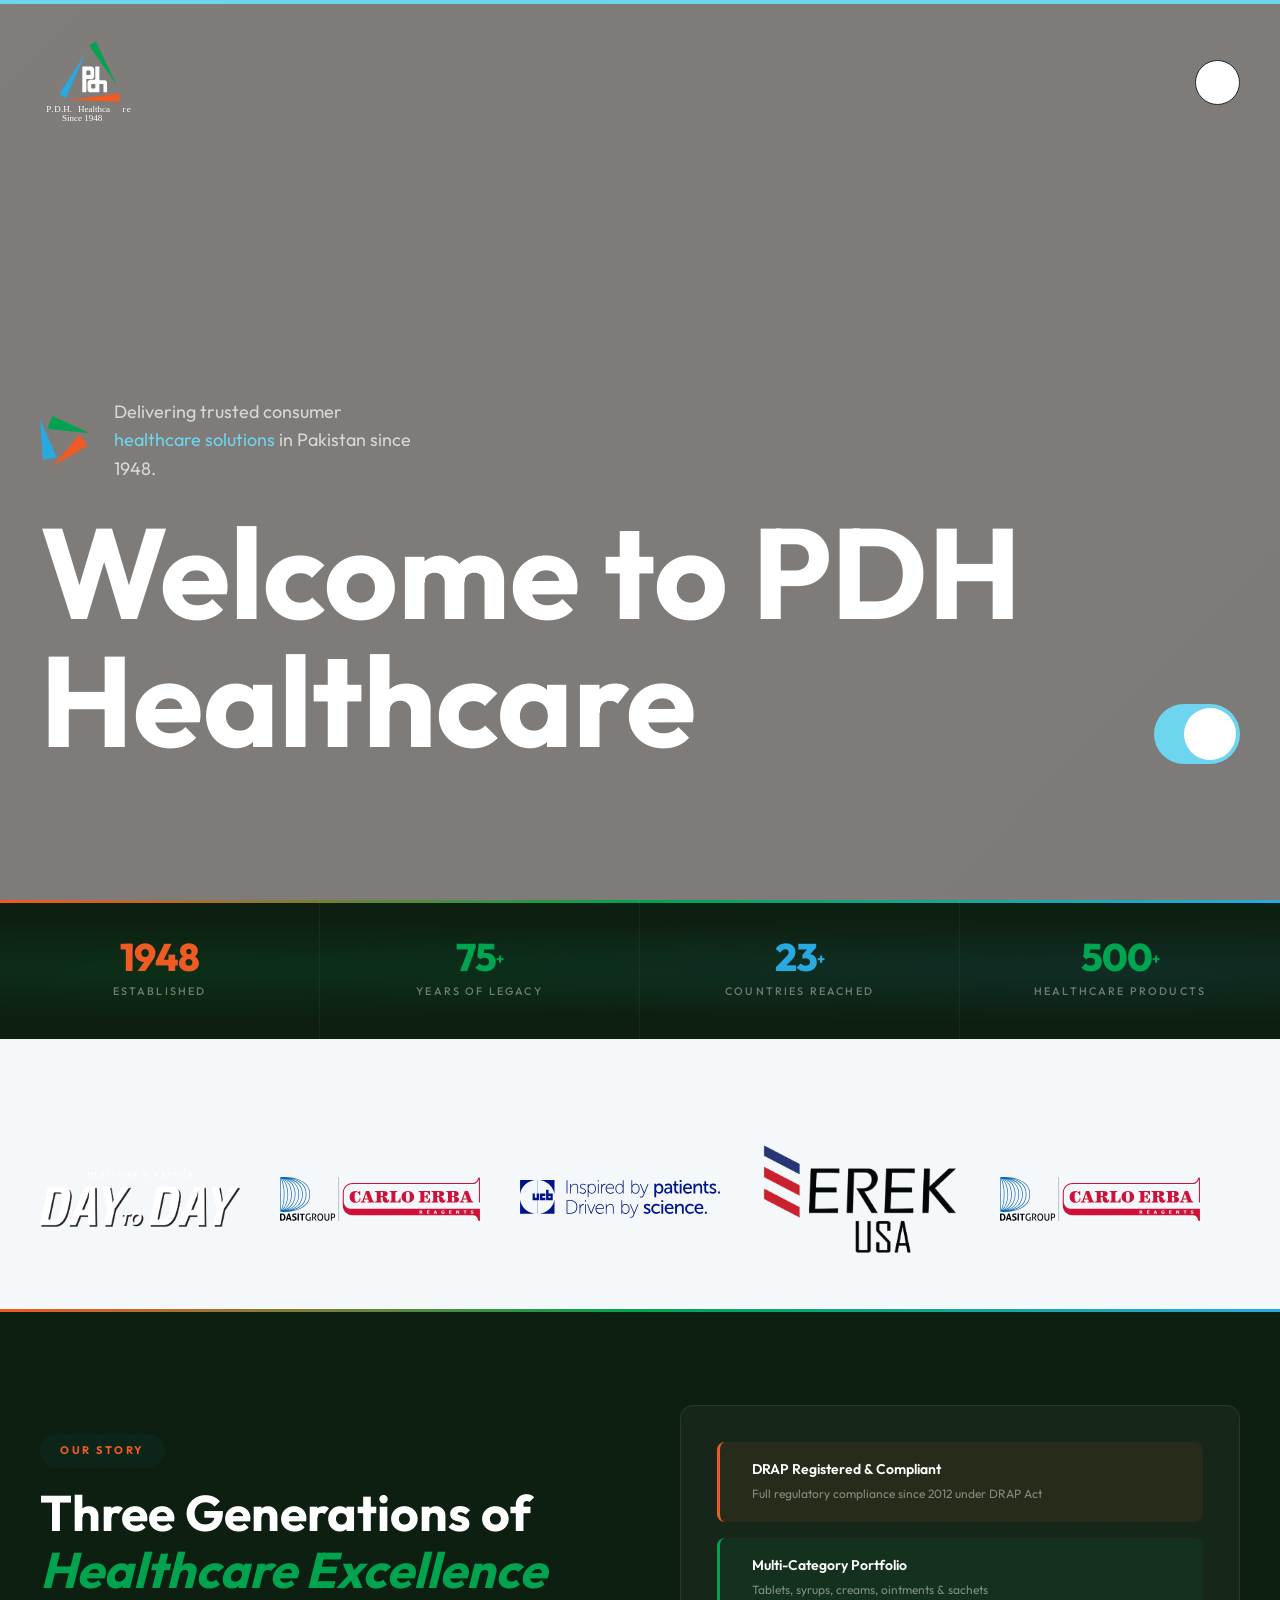
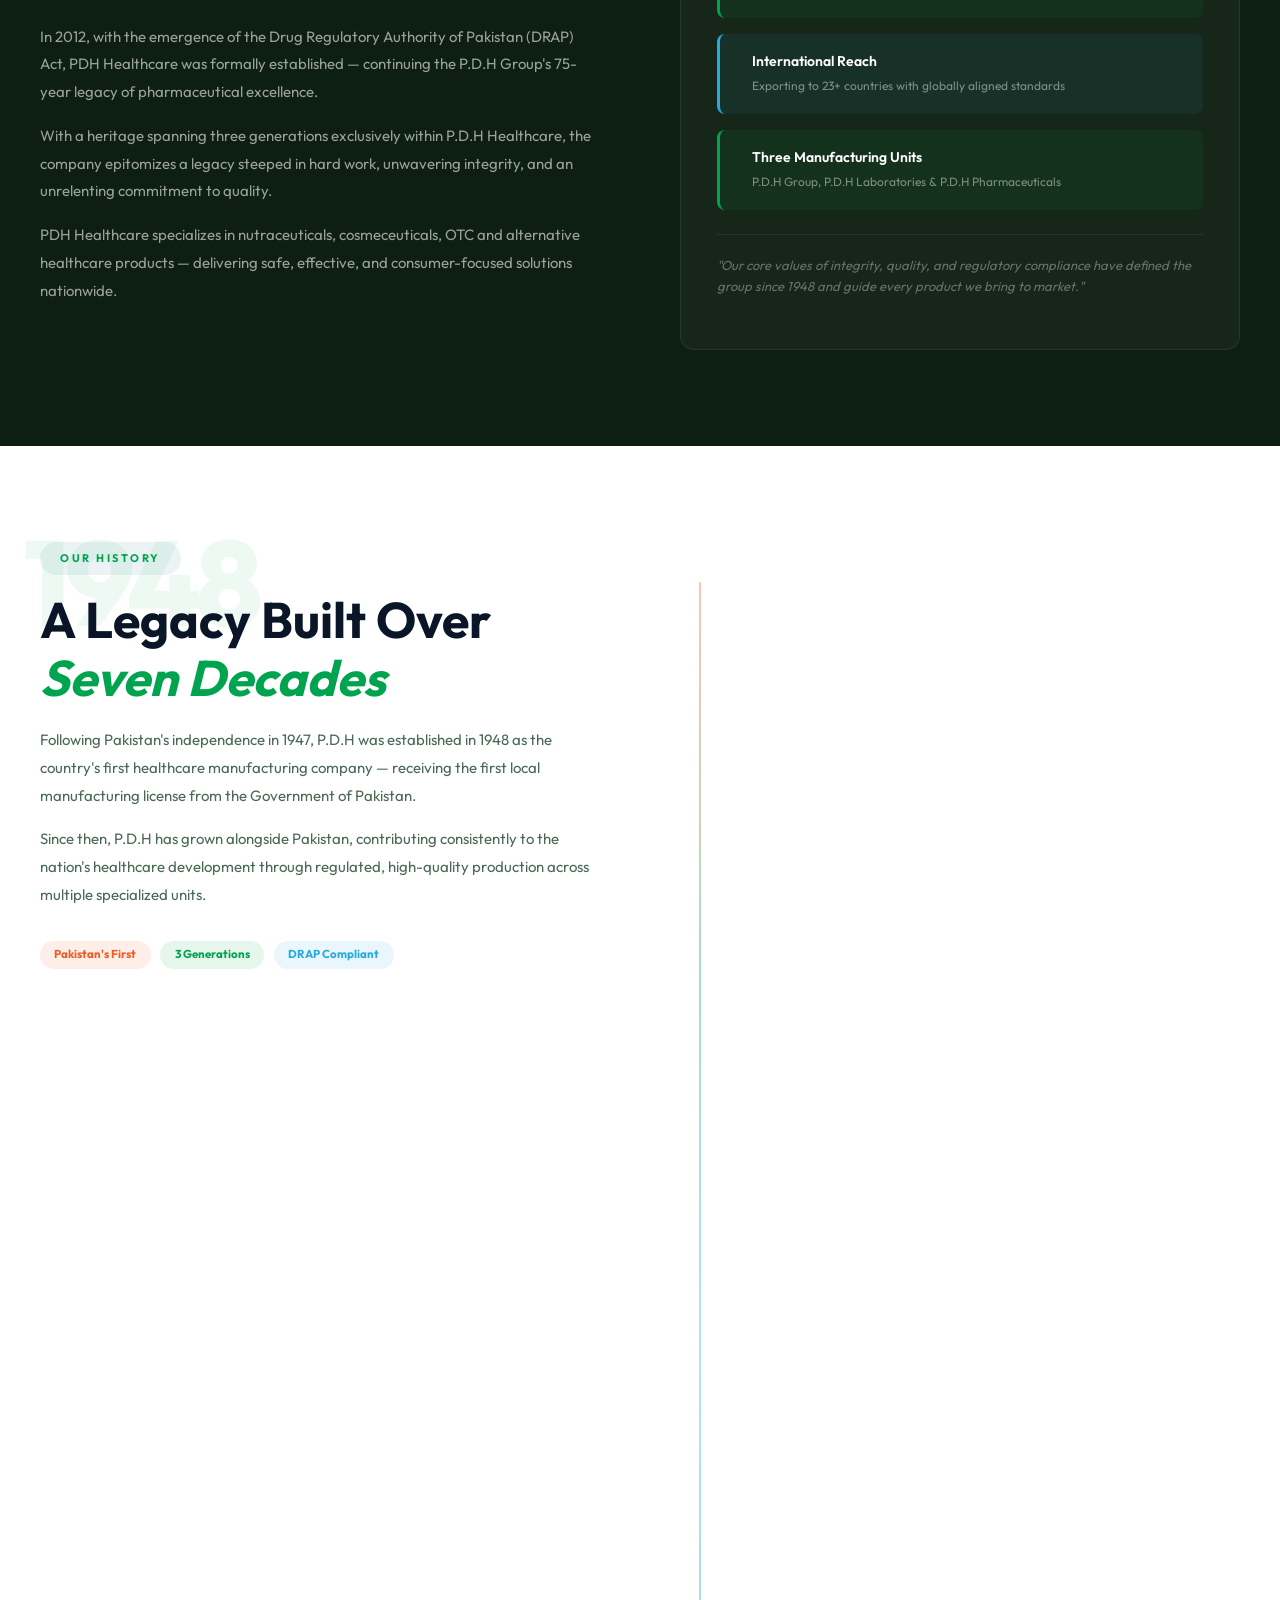
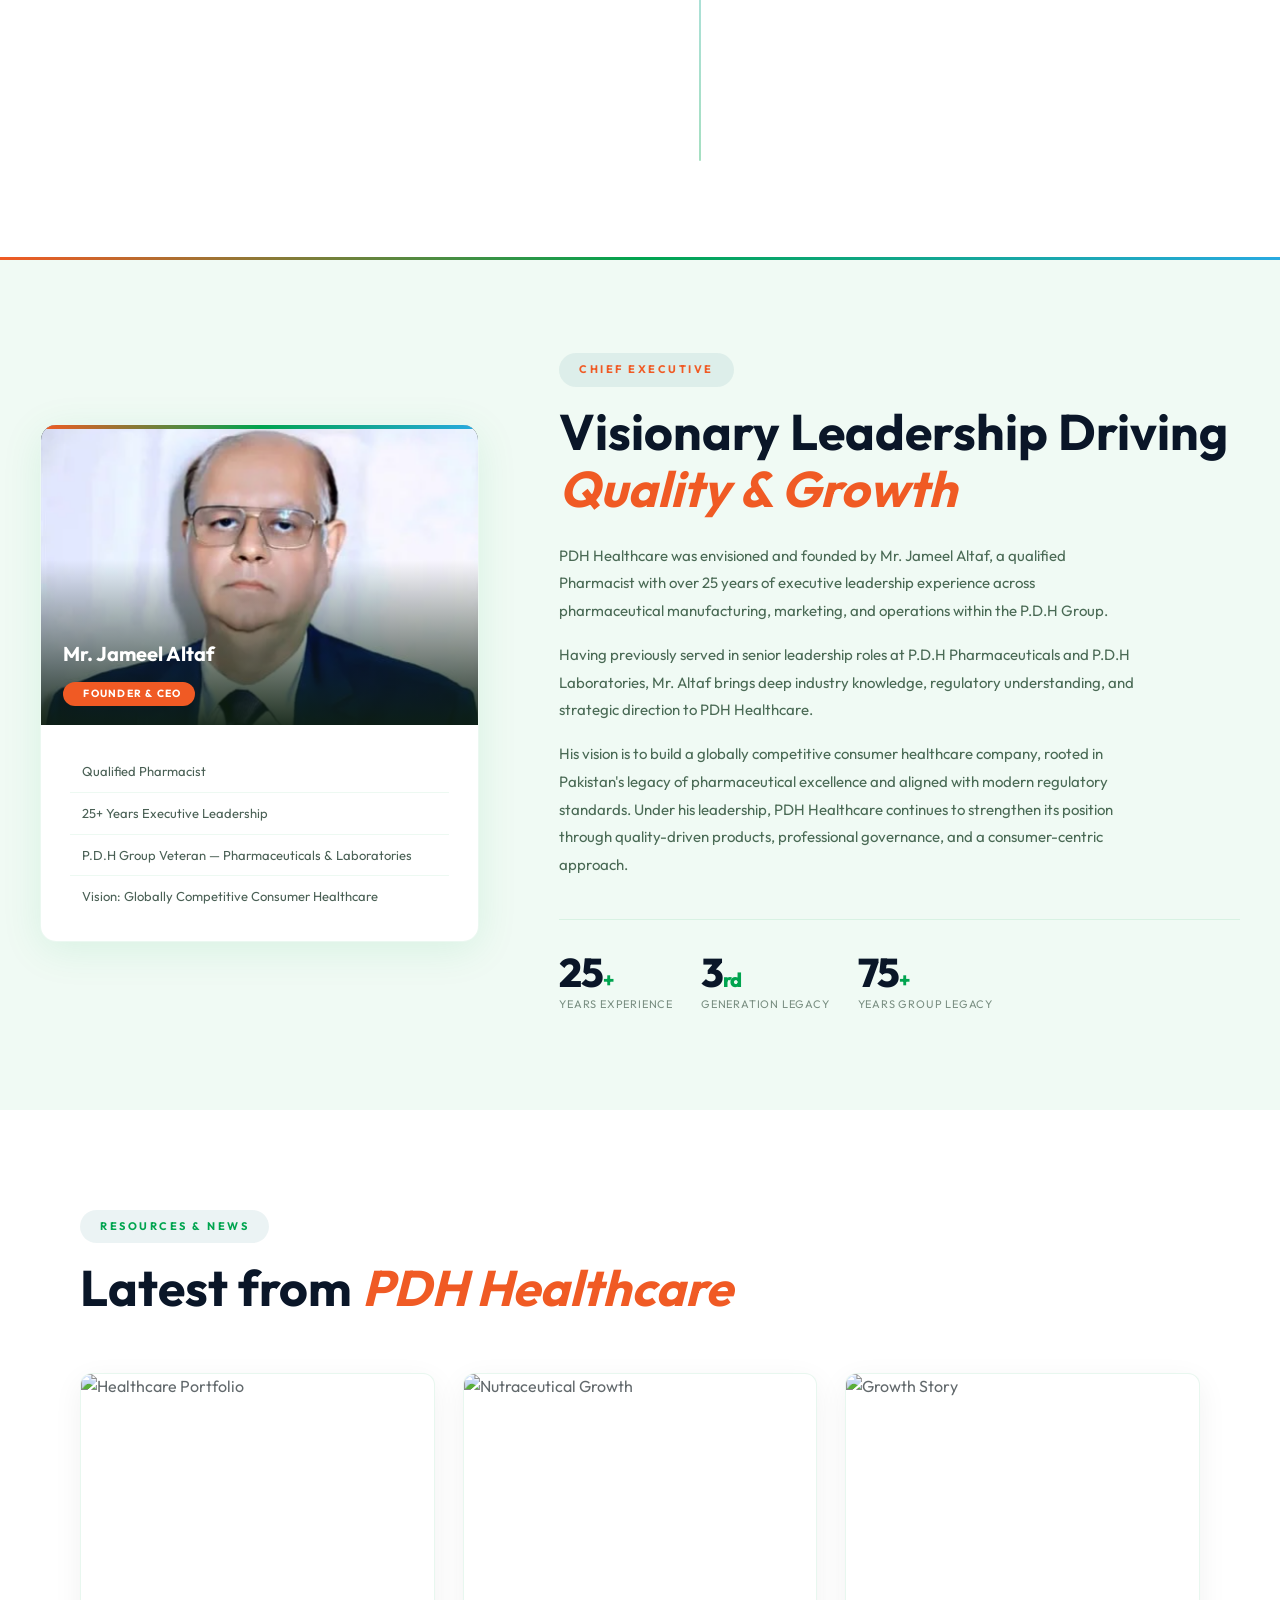
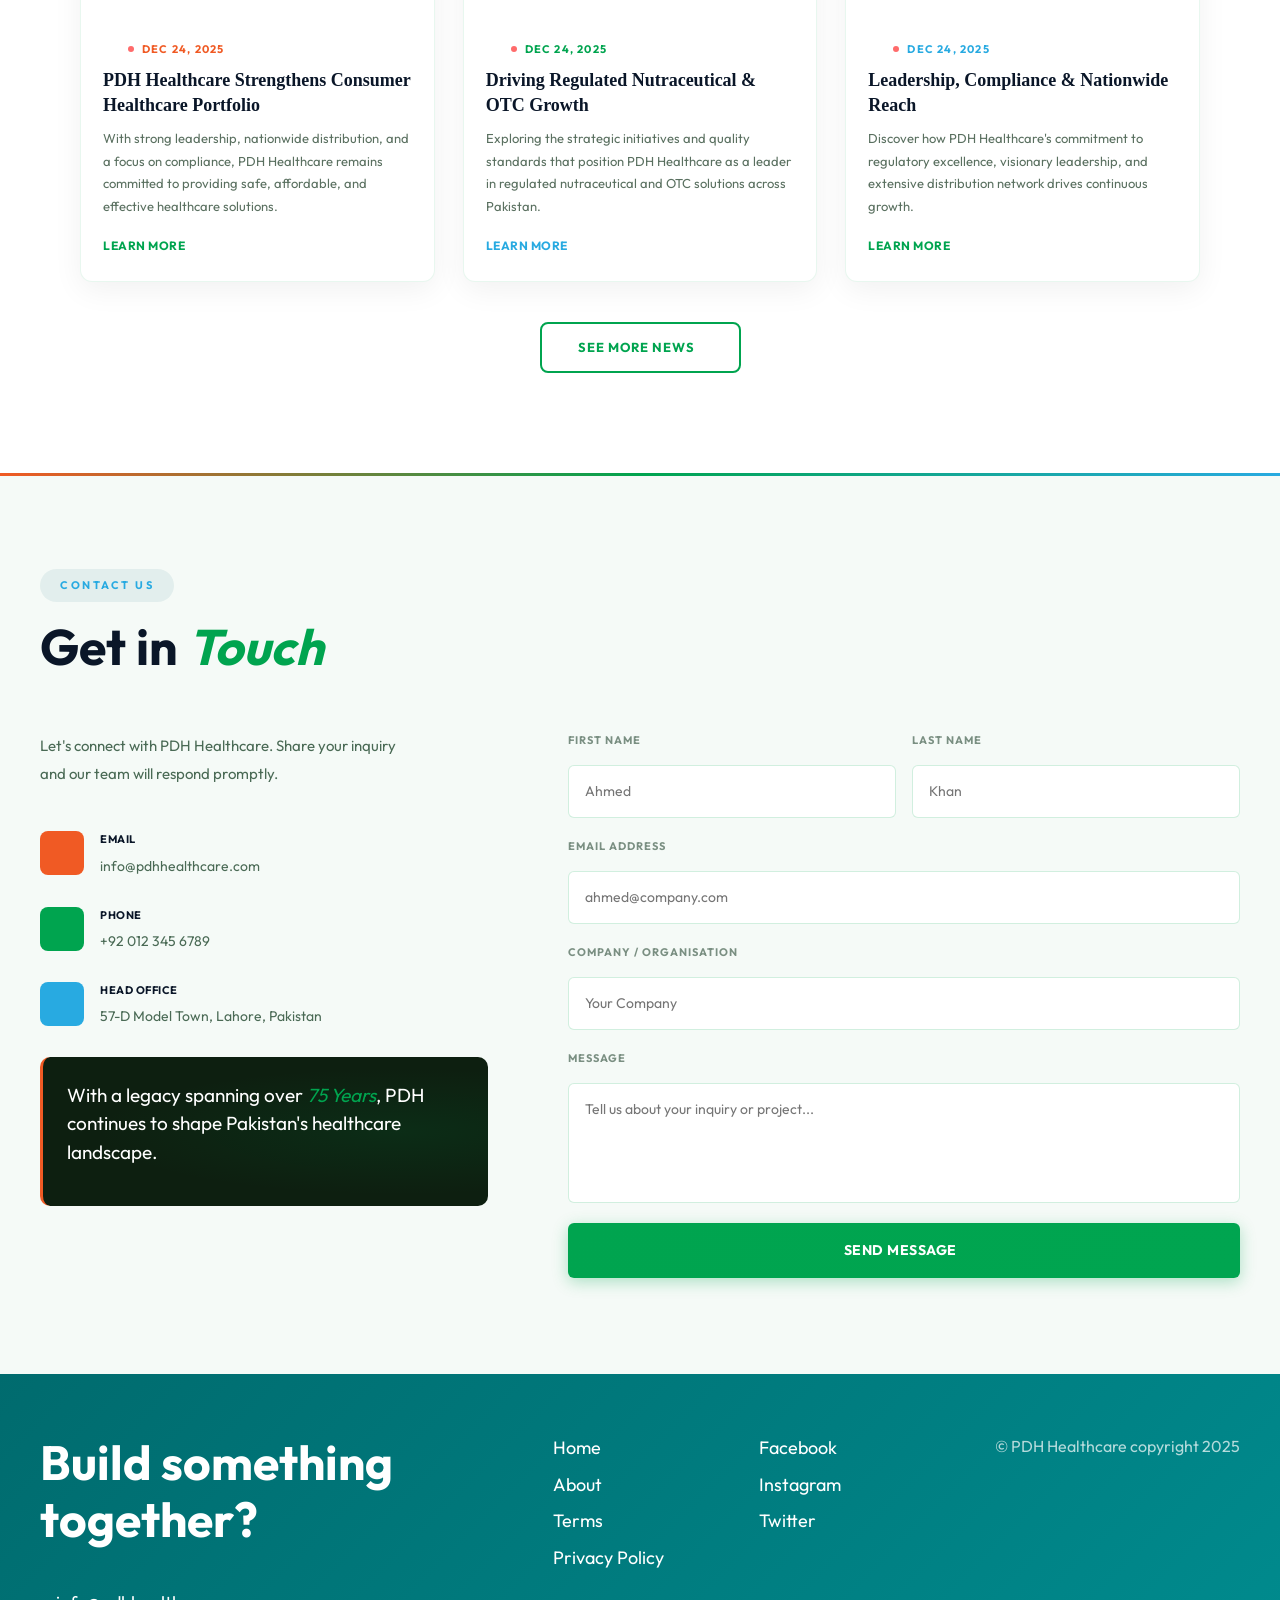
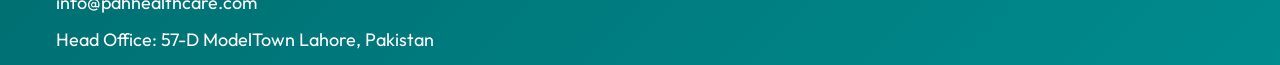
==== commit 587ac3e9: "Comment out section-label styles Comment out the section-label styles in index.html" ====
--- a/html/index.html
+++ b/html/index.html
@@ -41,10 +41,10 @@
       font-size: 11px; font-weight: 700; letter-spacing: 2.5px;
       text-transform: uppercase; color: var(--green); margin-bottom: 16px;
     }
-    .section-label::before {
+    /*.section-label::before {
       content: ''; width: 28px; height: 2px;
       background: linear-gradient(90deg, var(--orange), var(--green));
-    }
+    }*/
 
     .section-heading {
       font-size: clamp(30px,4vw,50px);
@@ -55,7 +55,7 @@
     .section-body { font-size: 15px; line-height: 1.85; color: #4a6a55; max-width: 580px; }
 
     /* ═══════════════════════════════════════
-       STATS BAR — right below banner (NEW)
+       STATS BAR — right below banner
     ═══════════════════════════════════════ */
     .home-stats-bar { background: var(--dark); position: relative; overflow: hidden; }
 
@@ -97,10 +97,16 @@
     .hstat-box:hover::after { width: 60%; }
 
     .hstat-num {
-      font-size: clamp(2rem,3vw,2.8rem);
-      font-weight: 800; line-height: 1;
-      margin-bottom: .4rem; letter-spacing: -.03em;
-    }
+      font-size: clamp(2rem, 3vw, 2.8rem);
+      font-weight: 800;
+      line-height: 1;
+      margin-bottom: 0.4rem;
+      letter-spacing: -0.03em;
+    }
+
+    /* FIXED: Removed ::after from .hstat-num — "+" is now handled inline in HTML
+       so "1948" doesn't get a "+" appended */
+
     .hstat-box:nth-child(1) .hstat-num { color: var(--orange); }
     .hstat-box:nth-child(2) .hstat-num { color: var(--green); }
     .hstat-box:nth-child(3) .hstat-num { color: var(--blue); }
@@ -241,7 +247,6 @@
 
     /* ═══════════════════════════════════════
        CEO / LEADERSHIP
-       ★ IMAGE AREA: FIXED HEIGHT, object-fit
     ═══════════════════════════════════════ */
     .ceo-section { background: var(--light); position: relative; overflow: hidden; }
 
@@ -266,23 +271,21 @@
       background: linear-gradient(90deg,var(--orange),var(--green),var(--blue)); z-index: 3;
     }
 
-    /* ── FIXED IMAGE AREA ── */
     .ceo-img-area {
       width: 100%;
-      height: 300px;               /* fixed height */
+      height: 300px;
       overflow: hidden;
       position: relative;
     }
     .ceo-img-area img {
       width: 100%; height: 100%;
-      object-fit: cover;           /* always fills */
-      object-position: top center; /* show face */
+      object-fit: cover;
+      object-position: top center;
       display: block;
       transition: transform .5s ease;
     }
     .ceo-card:hover .ceo-img-area img { transform: scale(1.04); }
 
-    /* gradient overlay at bottom of image */
     .ceo-img-area::after {
       content: ''; pointer-events: none;
       position: absolute; bottom: 0; left: 0; right: 0; height: 55%;
@@ -329,7 +332,6 @@
 
     /* ═══════════════════════════════════════
        NEWS
-       ★ IMAGE AREA: FIXED HEIGHT, object-fit
     ═══════════════════════════════════════ */
     .news-section { background: var(--white); }
     .news-section .section-label { color: var(--green); }
@@ -354,14 +356,13 @@
 
     .news-card:hover { transform: translateY(-6px); box-shadow: 0 16px 50px rgba(0,164,79,.12); }
 
-    /* ── FIXED IMAGE AREA ── */
     .news-img {
-      height: 220px;               /* fixed height */
+      height: 220px;
       overflow: hidden; position: relative;
     }
     .news-img img {
       width: 100%; height: 100%;
-      object-fit: cover;           /* always fills */
+      object-fit: cover;
       display: block;
       transition: transform .45s ease;
     }
@@ -444,6 +445,7 @@
       border: 1px solid rgba(0,164,79,.18); border-radius: 6px;
       font-size: 14px; color: var(--navy); background: white;
       transition: border-color .25s,box-shadow .25s; outline: none; resize: none;
+      font-family: inherit;
     }
     .form-input:focus, .form-textarea:focus { border-color: var(--green); box-shadow: 0 0 0 3px rgba(0,164,79,.08); }
     .form-textarea { height: 120px; }
@@ -457,6 +459,7 @@
       text-transform: uppercase; cursor: pointer;
       display: flex; align-items: center; justify-content: center; gap: 8px;
       transition: all .3s ease; box-shadow: 0 4px 16px rgba(0,164,79,.3);
+      font-family: inherit;
     }
     .btn-submit:hover { background: linear-gradient(135deg,var(--orange),var(--orange2)); box-shadow: 0 6px 20px rgba(240,90,36,.35); }
 
@@ -477,130 +480,219 @@
     .scroll-top iconify-icon { color: white; font-size: 20px; }
 
     /* ═══════════════════════════════════════
-       RESPONSIVE
+       RESPONSIVE — TABLET (1024px)
     ═══════════════════════════════════════ */
     @media (max-width: 1024px) {
       .hstats-grid { grid-template-columns: repeat(2,1fr); }
-      .story-grid,.history-grid,.ceo-grid,.contact-grid { grid-template-columns: 1fr; gap: 48px; }
+      .story-grid, .history-grid, .ceo-grid, .contact-grid { grid-template-columns: 1fr; gap: 48px; }
       .history-left { position: static; }
       .news-grid { grid-template-columns: 1fr 1fr; }
     }
-    @media (max-width: 640px) {
-      section { padding: 64px 0; }
-      .container { padding: 0 20px; }
+
+    /* ═══════════════════════════════════════
+       RESPONSIVE — MOBILE (768px)
+    ═══════════════════════════════════════ */
+    @media (max-width: 768px) {
+
+      /* Container */
+      .container { padding: 0 18px; }
+
+      /* Section spacing */
+      section { padding: 60px 0; }
+
+      /* Section headings */
+      .section-heading { font-size: 26px; }
+      .section-body { font-size: 14px; line-height: 1.75; }
+
+      /* ── Banner ── */
+      .banner-section h1 {
+        font-size: 32px !important;
+        line-height: 1.15;
+      }
+      .banner-section .fs-16 {
+        font-size: 32px !important;
+      }
+      .banner-section .fs-5 {
+        font-size: 14px !important;
+      }
+      .banner-section .pb-8 {
+        padding-bottom: 2rem !important;
+      }
+      .banner-section .col-xl-4 {
+        margin-bottom: 1rem;
+      }
+      /* Fix banner arrow button overflow */
+      .banner-section .ps-7 {
+        padding-left: 1.5rem !important;
+      }
+
+      /* ── Stats Bar ── */
       .hstats-grid { grid-template-columns: 1fr 1fr; }
-      .news-grid { grid-template-columns: 1fr; }
+      .hstat-box { padding: 1.4rem 0.8rem; }
+      .hstat-num { font-size: 1.6rem; }
+      .hstat-lbl { font-size: .6rem; letter-spacing: .15em; }
+
+      /* ── Story Section ── */
+      .story-grid { grid-template-columns: 1fr; gap: 36px; }
+      .story-visual { padding: 20px; }
+      .story-badge { padding: 12px; gap: 12px; }
+      .story-badge-text strong { font-size: 13px; }
+      .story-badge-text span { font-size: 11px; }
+
+      /* ── History Section ── */
+      .history-grid { grid-template-columns: 1fr; gap: 36px; }
+      .history-left { position: static; top: 0; }
+      .history-since { font-size: 80px; }
+
+      /* Timeline mobile fix */
+      .timeline { margin-top: 24px; }
+      .timeline::before { left: 12px; }
+      .tl-item {
+        padding-left: 40px;
+        gap: 12px;
+        margin-bottom: 36px;
+        flex-direction: column;
+      }
+      .tl-dot {
+        left: 2px;
+        width: 20px; height: 20px;
+        top: 4px;
+      }
+      .tl-dot::after { width: 6px; height: 6px; }
+      .tl-year {
+        font-size: 28px;
+        min-width: auto;
+      }
+      .tl-text strong { font-size: 13px; }
+      .tl-text p { font-size: 12px; }
+      .tl-milestone { font-size: 9px; }
+
+      /* ── CEO Section ── */
+      .ceo-grid { grid-template-columns: 1fr; gap: 36px; }
+      .ceo-img-area { height: 280px; }
+      .ceo-card-body { padding: 1.2rem 1.4rem 1.2rem; }
+      .ceo-fact { font-size: 12px; padding: 8px 0; gap: 10px; }
+      .ceo-stats-row {
+        gap: 20px;
+        margin-top: 28px;
+        padding-top: 24px;
+        justify-content: space-between;
+      }
+      .ceo-stat-num { font-size: 32px; }
+      .ceo-stat-num span { font-size: 16px; }
+      .ceo-stat-lbl { font-size: 10px; }
+
+      /* ── News Section ── */
+      .news-grid {
+        grid-template-columns: 1fr;
+        gap: 20px;
+        margin-top: 32px;
+      }
+      .news-img { height: 200px; }
+      .news-body { padding: 18px; }
+      .news-title { font-size: 16px; }
+      .news-excerpt { font-size: 12px; margin-bottom: 14px; }
+      .news-more-btn { margin-top: 28px; }
+      .btn-outline { padding: 12px 28px; font-size: 12px; }
+
+      /* ── Contact Section ── */
+      .contact-grid { grid-template-columns: 1fr; gap: 36px; }
       .form-row { grid-template-columns: 1fr; }
-      .ceo-stats-row { gap: 20px; }
-    }
-    /* ===============================
-MOBILE RESPONSIVE
-================================*/
-
-@media (max-width:768px){
-
-/* Container */
-.container{
-padding:0 18px;
-}
-
-/* Banner Heading */
-.banner-section h1{
-font-size:38px;
-line-height:1.2;
-}
-
-/* Stats Section */
-.hstats-grid{
-grid-template-columns:1fr 1fr;
-}
-
-.hstat-box{
-padding:1.5rem 1rem;
-}
-
-/* Story Section */
-.story-grid{
-grid-template-columns:1fr;
-gap:40px;
-}
-
-/* History Section */
-.history-grid{
-grid-template-columns:1fr;
-gap:40px;
-}
-
-.history-left{
-position:relative;
-top:0;
-}
-
-/* Timeline spacing */
-.tl-item{
-padding-left:50px;
-gap:20px;
-}
-
-/* CEO Section */
-.ceo-grid{
-grid-template-columns:1fr;
-gap:40px;
-}
-
-.ceo-img-area{
-height:260px;
-}
-
-/* News Section */
-.news-grid{
-grid-template-columns:1fr;
-gap:20px;
-}
-
-/* Contact Section */
-.contact-grid{
-grid-template-columns:1fr;
-gap:40px;
-}
-
-/* Contact Form */
-.form-row{
-grid-template-columns:1fr;
-}
-
-/* Section Padding */
-section{
-padding:60px 0;
-}
-
-/* Heading Size */
-.section-heading{
-font-size:28px;
-}
-
-}
-
-/* Small Mobile */
-@media (max-width:480px){
-
-.section-heading{
-font-size:24px;
-}
-
-.hstat-num{
-font-size:24px;
-}
-
-.banner-section h1{
-font-size:30px;
-}
-
-.ceo-img-area{
-height:220px;
-}
-
-}
+      .contact-callout p { font-size: 16px; }
+      .contact-callout { padding: 18px; }
+      .form-input, .form-textarea { padding: 12px 14px; font-size: 14px; }
+      .btn-submit { padding: 14px; font-size: 13px; }
+
+      /* ── Scroll-to-top ── */
+      .scroll-top { bottom: 20px; right: 20px; width: 40px; height: 40px; }
+      .scroll-top iconify-icon { font-size: 18px; }
+
+      /* ── Footer fixes ── */
+      footer .fs-5 { font-size: 14px !important; }
+      footer h2 { font-size: 24px !important; }
+    }
+
+    /* ═══════════════════════════════════════
+       RESPONSIVE — SMALL MOBILE (480px)
+    ═══════════════════════════════════════ */
+    @media (max-width: 480px) {
+
+      .container { padding: 0 14px; }
+      section { padding: 48px 0; }
+
+      /* Banner */
+      .banner-section h1,
+      .banner-section .fs-16 {
+        font-size: 26px !important;
+        line-height: 1.15;
+      }
+      .banner-section .fs-5 {
+        font-size: 13px !important;
+      }
+      .banner-section .gap-3 {
+        gap: 0.5rem !important;
+      }
+      .banner-section .min-vh-100 {
+        min-height: 85vh;
+      }
+
+      /* Section heading */
+      .section-heading { font-size: 22px; }
+      .section-body { font-size: 13px; }
+      .section-label { font-size: 10px; letter-spacing: 2px; }
+
+      /* Stats */
+      .hstat-num { font-size: 1.35rem; }
+      .hstat-lbl { font-size: .55rem; }
+      .hstat-box { padding: 1.1rem 0.5rem; }
+
+      /* Story */
+      .story-visual { padding: 14px; gap: 10px; }
+      .story-badge { padding: 10px; gap: 10px; }
+      .story-badge iconify-icon { font-size: 20px; }
+      .story-badge-text strong { font-size: 12px; }
+      .story-badge-text span { font-size: 10px; }
+
+      /* History */
+      .history-since { font-size: 60px; }
+      .tl-year { font-size: 24px; }
+
+      /* CEO */
+      .ceo-img-area { height: 240px; }
+      .ceo-img-meta .name-line { font-size: 1.05rem; }
+      .ceo-role-badge { font-size: .58rem; padding: .2rem .65rem; }
+      .ceo-card-body { padding: 1rem 1.2rem; }
+      .ceo-stat-num { font-size: 28px; }
+      .ceo-stat-num span { font-size: 14px; }
+
+      /* News */
+      .news-img { height: 180px; }
+      .news-body { padding: 14px; }
+      .news-title { font-size: 15px; }
+
+      /* Contact */
+      .contact-callout p { font-size: 14px; }
+      .contact-item-text span { font-size: 13px; }
+
+      /* Scroll top button */
+      .scroll-top { bottom: 16px; right: 16px; width: 38px; height: 38px; }
+    }
+
+    /* ═══════════════════════════════════════
+       RESPONSIVE — VERY SMALL (360px)
+    ═══════════════════════════════════════ */
+    @media (max-width: 360px) {
+      .banner-section h1,
+      .banner-section .fs-16 {
+        font-size: 22px !important;
+      }
+      .section-heading { font-size: 20px; }
+      .hstat-num { font-size: 1.2rem; }
+      .hstat-box { padding: 1rem 0.4rem; }
+      .tl-year { font-size: 22px; }
+      .ceo-img-area { height: 200px; }
+      .ceo-stat-num { font-size: 24px; }
+    }
   </style>
 </head>
 
@@ -689,7 +781,7 @@
       </div>
     </section>
 
-    <!-- ─── STATS BAR (NEW) ─── -->
+    <!-- ─── STATS BAR ─── -->
     <div class="home-stats-bar">
       <div class="hstats-grid">
         <div class="hstat-box">
@@ -886,7 +978,6 @@
           <!-- CEO Card -->
           <div class="ceo-card">
             <div class="ceo-card-top">
-              <!-- ★ FIXED IMAGE AREA — 300px height ★ -->
               <div class="ceo-img-area">
                 <img src="../assets/images/Sheikh Jameel Altaf.png" alt="Mr. Jameel Altaf — CEO PDH Healthcare">
                 <div class="ceo-img-meta">
@@ -940,7 +1031,6 @@
         <div class="news-grid">
 
           <article class="news-card">
-            <!-- ★ FIXED NEWS IMAGE — 220px height ★ -->
             <div class="news-img"><img src="https://images.unsplash.com/photo-1576091160399-112ba8d25d1d?w=800&q=80" alt="Healthcare Portfolio"></div>
             <div class="news-body">
               <div class="news-date">Dec 24, 2025</div>
@@ -1103,12 +1193,6 @@
     </div>
   </footer>
 
-  <!--<div class="get-template hstack gap-2">
-    <button class="btn bg-primary p-2 round-52 rounded-circle hstack justify-content-center flex-shrink-0" id="scrollToTopBtn">
-      <iconify-icon icon="lucide:arrow-up" class="fs-7 text-dark"></iconify-icon>
-    </button>
-  </div>-->
-
   <script src="../assets/libs/jquery/dist/jquery.min.js"></script>
   <script src="../assets/libs/bootstrap/dist/js/bootstrap.bundle.min.js"></script>
   <script src="../assets/libs/owl.carousel/dist/owl.carousel.min.js"></script>
@@ -1148,4 +1232,4 @@
     if (typeof AOS !== 'undefined') AOS.init({ duration: 1000, once: true, offset: 100 });
   </script>
 </body>
-</html>+</html>
